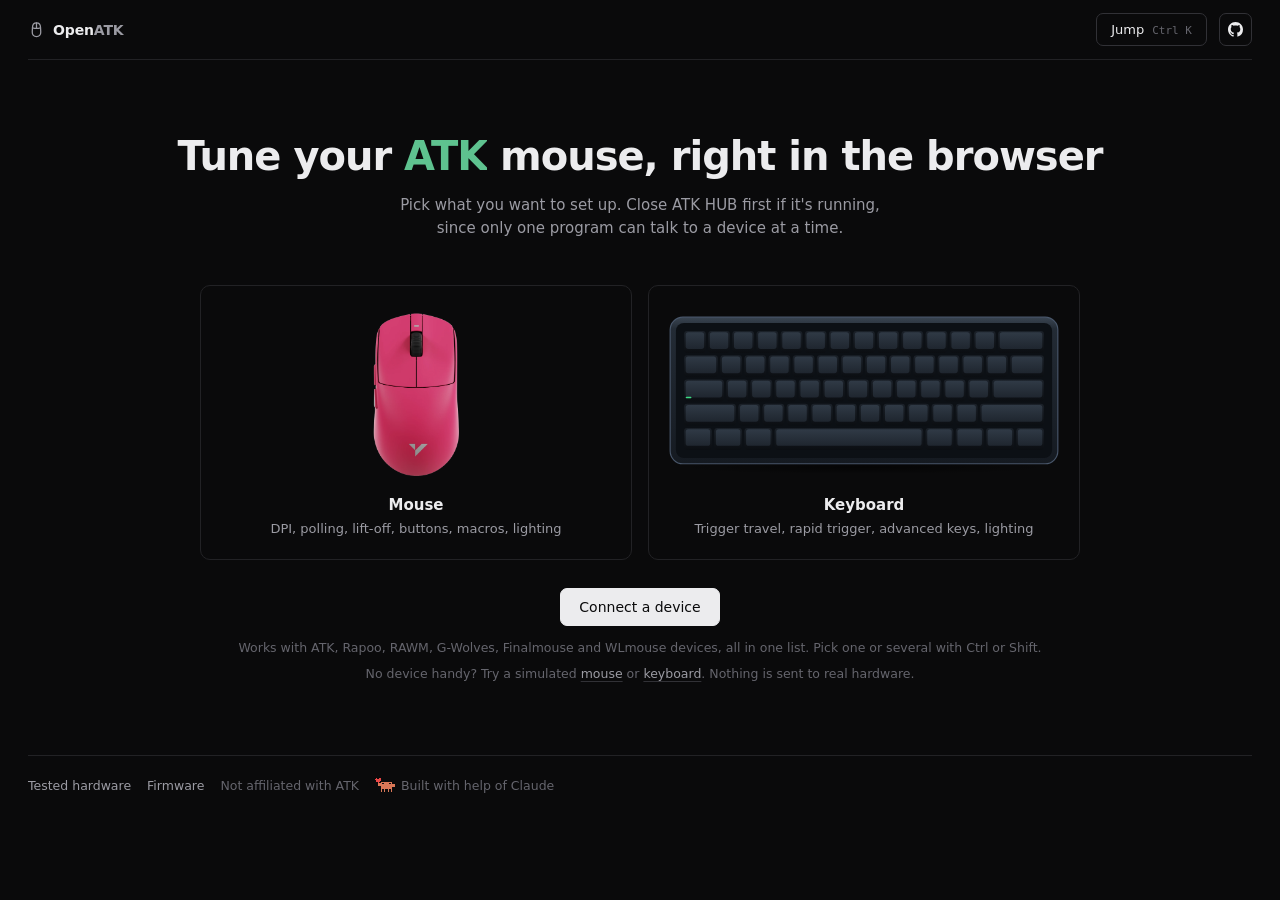
==== index.html @ eb8e36c5 "Use the full width on the home page Co-Authored-By: Claude Sonnet 5.5 <noreply@anthropic.com> Claude" ====
<!DOCTYPE html>
<html lang="en">
<head>
<meta charset="utf-8">
<meta http-equiv="Content-Security-Policy" content="default-src 'none'; script-src 'self' 'unsafe-inline'; style-src 'self' 'unsafe-inline' https://fonts.googleapis.com; font-src https://fonts.gstatic.com; connect-src 'none'; frame-src 'self'; base-uri 'none'; form-action 'none'; img-src 'self' data: https://bpcdn.atkgear.com">
<meta name="viewport" content="width=device-width,initial-scale=1">
<script>try{const t=localStorage.getItem('openatk.theme');if(t)document.documentElement.dataset.theme=t.replace(/[^a-z]/g,'').slice(0,12)}catch{}
addEventListener('storage',e=>{if(e.key==='openatk.theme')document.documentElement.dataset.theme=String(e.newValue||'').replace(/[^a-z]/g,'').slice(0,12)});
addEventListener('message',e=>{if(e.source===parent&&e.origin===location.origin&&e.data&&e.data.type==='openatk-theme')document.documentElement.dataset.theme=String(e.data.theme).replace(/[^a-z]/g,'').slice(0,12)});
addEventListener('keydown',e=>{if((e.ctrlKey||e.metaKey)&&e.key==='k'&&parent!==window){e.preventDefault();parent.postMessage({type:'openatk-palette'},location.origin)}});</script>

<title>OpenATK</title>
<link href="https://fonts.googleapis.com/css2?family=Inter:wght@400;500;600;700&family=IBM+Plex+Mono:wght@400;500&family=Space+Grotesk:wght@500;600;700&display=swap" rel="stylesheet">
<link rel="stylesheet" href="ui.css">
<style>
.wrap{max-width:1360px}
.hero{max-width:none}
#homeView{margin-top:72px}
#homeView h2{font-size:40px;letter-spacing:-.025em;margin:0 0 14px}
#homeView>h2+p{font-size:15px;max-width:520px}
.rot{display:inline-grid;vertical-align:bottom;overflow:hidden;color:var(--acc);transition:width .35s var(--ease)}
.rot b{grid-area:1/1;justify-self:start;font-weight:inherit;white-space:nowrap;opacity:0;transform:translateY(45%);transition:opacity .3s,transform .35s var(--ease)}
.rot b.on{opacity:1;transform:none}
.picks{display:grid;grid-template-columns:1fr 1fr;gap:16px;max-width:880px;margin:44px auto 28px}
.pick,.dev{display:flex;flex-direction:column;text-decoration:none;color:var(--ink);border:1px solid var(--line);border-radius:10px;
  transition:border-color .12s,background-color .12s}
.pick:hover,.dev:hover{border-color:var(--line2);background:var(--card)}
.pick{align-items:center;gap:4px;padding:24px 20px 20px}
.pick .img{height:170px;width:100%;display:grid;place-items:center;margin-bottom:12px}
.pick img{max-height:170px;max-width:100%;object-fit:contain}
.pick b{font:600 15px/1.3 var(--sans)}
.pick em{font-style:normal;color:var(--dim);font-size:13px}
.pick .go,.or,.hero .kicker,.demoline .tag{display:none}
.hero .note{margin:12px auto 0;max-width:none;color:var(--dimmer);font-size:12.5px}
.hero .note.warn{color:var(--warn)}
.foot{max-width:none;margin:72px 0 0;padding-top:20px;border-top:1px solid var(--line);display:flex;flex-wrap:wrap;justify-content:space-between;gap:10px 24px}
.foot .brands,.foot .meta{display:flex;flex-wrap:wrap;align-items:center;gap:6px 16px}
.foot a{text-decoration:none}
.foot a:hover{color:var(--ink)}
.foot .made{display:inline-flex;align-items:center;gap:6px}
.foot .made svg{width:20px;height:auto;flex:none;shape-rendering:crispEdges}
.devgrid{display:grid;grid-template-columns:repeat(auto-fit,minmax(320px,1fr));max-width:1160px;margin:40px auto 18px;gap:16px;text-align:left}
.devgrid:has(.dev:nth-child(2):last-child){max-width:520px}
.dev{overflow:hidden}
.dev.add{grid-column:1/-1;justify-self:center;flex-direction:row;align-items:center;gap:8px;padding:9px 16px;cursor:pointer;
  font:500 13px var(--sans);color:var(--dim);background:transparent;border:1px dashed var(--line2)}
.dev.add span{font-size:16px;line-height:1}
.dev.add:hover{color:var(--ink)}
.dev .shot{height:240px;display:grid;place-items:center;padding:20px}
.dev .shot img{max-width:100%;max-height:200px;object-fit:contain}
.dev .meta{padding:16px 20px 18px;border-top:1px solid var(--line)}
.dev b{display:block;font:600 16px/1.3 var(--sans);white-space:nowrap;overflow:hidden;text-overflow:ellipsis}
.dev .row{display:flex;align-items:center;gap:10px;margin-top:8px;font-size:13px;color:var(--dim)}
.dev .row .kind,.chip .k{font:500 10px/1 var(--mono);letter-spacing:.1em;text-transform:uppercase;color:var(--dim)}
.dev .row .kind{padding:3px 6px;border-radius:4px;border:1px solid var(--line2)}
.dev .row .batt{display:inline-flex;align-items:center;gap:5px}
.dev .row .go{margin-left:auto;color:var(--ink);font-weight:500}
.hero .demoline{margin:6px auto 0;max-width:none;font-size:12.5px;color:var(--dimmer)}
.demoline a{color:var(--dim)}
header .tabs{display:flex;flex-direction:row;gap:4px;flex:1;min-width:0;overflow-x:auto;scrollbar-width:none;padding:2px;border:0}
header .tabs::-webkit-scrollbar{display:none}
.chip{display:inline-flex;align-items:center;gap:8px;flex:0 0 auto;max-width:260px;padding:7px 10px;border-radius:7px;border:1px solid transparent;
  background:none;color:var(--dim);font:500 13px/1 var(--sans);cursor:pointer;transition:background-color .12s,color .12s}
.chip:hover{color:var(--ink)}
.chip[aria-current=true]{color:var(--ink);background:var(--card2);border-color:var(--line2)}
.chip .n{overflow:hidden;text-overflow:ellipsis;white-space:nowrap}
.chip .b{color:var(--dim);font-size:12px}
.chip .x{margin-left:2px;color:var(--dimmer);padding:0 2px;font-size:15px;line-height:1}
.chip .x:hover{color:var(--bad)}
.chip.demo .k{color:var(--warn)}
#stage iframe{display:block;width:100%;border:0;background:transparent;height:calc(100vh - 62px);min-height:520px}
body.app .wrap{max-width:1236px;padding-bottom:0}
.themes{display:none}
.kbd{font:400 11px/1 var(--mono);color:var(--dimmer);margin-left:8px}
#pal{position:fixed;inset:0;z-index:20;display:grid;place-items:start center;padding-top:14vh;background:rgba(0,0,0,.66)}
#pal .box{width:min(520px,92vw);border-radius:10px;background:var(--card);border:1px solid var(--line2);overflow:hidden}
#pal input{width:100%;border:0;border-radius:0;outline:0;background:transparent;color:var(--ink);font:400 14px/1 var(--sans);padding:14px 16px;border-bottom:1px solid var(--line)}
#pal ul{list-style:none;margin:0;padding:6px;max-height:min(46vh,380px);overflow:auto}
#pal li{display:flex;align-items:center;gap:12px;padding:8px 10px;border-radius:6px;cursor:pointer;font-size:13.5px;color:var(--dim)}
#pal li small{margin-left:auto;color:var(--dimmer);font:400 11px/1 var(--mono);letter-spacing:.08em;text-transform:uppercase}
#pal li[aria-selected=true]{background:var(--card2);color:var(--ink)}
#pal .none{padding:18px;color:var(--dimmer);text-align:center;font-size:13.5px}
@media (max-width:820px){
#homeView{margin-top:36px}
#homeView h2{font-size:23px}
.picks{grid-template-columns:1fr;margin:22px 0 20px}
.pick .img{height:84px}
.pick img{max-height:84px}
.dev .shot{height:140px}
.dev .shot img{max-height:108px}
header #spacer{display:none}
header .tabs{order:1;flex-basis:100%}
.chip{max-width:190px}
body.app #palBtn,body.app header a.icon{display:none}
body.app #addTab{margin-left:auto}
}
</style>
</head>
<body>
<div class="wrap">

<header>
  <a class="brand" href="#" id="home" aria-label="OpenATK home">
    <span class="mark"><svg viewBox="0 0 24 24" width="20" height="20" fill="none" stroke="currentColor" style="color:var(--acc)" stroke-width="1.8" aria-hidden="true"><path d="M12 2.5c3.7 0 5.6 2.6 5.7 6.6l.3 6.4c.2 4.1-2.3 6.5-6 6.5s-6.2-2.4-6-6.5l.3-6.4C6.4 5.1 8.3 2.5 12 2.5Z"/><path d="M12 2.8v6.4M6.5 9.6c3.6 1 7.4 1 11 0" stroke-linecap="round"/></svg></span>
    <b>Open<span>ATK</span></b>
  </a>
  <div class="tabs hidden" id="tabs" role="tablist" aria-label="Devices"></div>
  <div style="flex:1" id="spacer"></div>
  <div class="themes" id="themes" role="group" aria-label="Accent colour"></div>
  <button class="btn ghost" id="palBtn" type="button" aria-label="Search and jump">Jump<span class="kbd">Ctrl K</span></button>
  <button class="btn ghost hidden" id="addTab" type="button">+ Add device</button>
  <a class="btn ghost icon" href="https://github.com/SunnybeeXD/OpenATK"
     target="_blank" rel="noopener noreferrer"
     aria-label="Source on GitHub" title="Source on GitHub"><svg viewBox="0 0 16 16" width="17" height="17" fill="currentColor" aria-hidden="true"><path d="M8 0C3.58 0 0 3.58 0 8c0 3.54 2.29 6.53 5.47 7.59.4.07.55-.17.55-.38 0-.19-.01-.82-.01-1.49-2.01.37-2.53-.49-2.69-.94-.09-.23-.48-.94-.82-1.13-.28-.15-.68-.52-.01-.53.63-.01 1.08.58 1.23.82.72 1.21 1.87.87 2.33.66.07-.52.28-.87.51-1.07-1.78-.2-3.64-.89-3.64-3.95 0-.87.31-1.59.82-2.15-.08-.2-.36-1.02.08-2.12 0 0 .67-.21 2.2.82.64-.18 1.32-.27 2-.27.68 0 1.36.09 2 .27 1.53-1.04 2.2-.82 2.2-.82.44 1.1.16 1.92.08 2.12.51.56.82 1.27.82 2.15 0 3.07-1.87 3.75-3.65 3.95.29.25.54.73.54 1.48 0 1.07-.01 1.93-.01 2.2 0 .21.15.46.55.38A8.012 8.012 0 0 0 16 8c0-4.42-3.58-8-8-8Z"/></svg></a>
</header>

<div class="hero" id="homeView">
  <div class="kicker">WebHID configurator</div>
  <h2>Tune your <span class="rot" id="rot"><b class="on">ATK</b><b>Rapoo</b><b>G-Wolves</b><b>RAWM</b><b>Finalmouse</b><b>WLmouse</b></span> mouse, right in the browser</h2>
  <p>Pick what you want to set up. Close ATK HUB first if it's running, since only one
     program can talk to a device at a time.</p>

  <div class="hidden" id="devSection">
    <div class="devgrid" id="devGrid"></div>
  </div>

  <div id="pickSection">
  <div class="picks">
    <a class="pick" href="#" id="pickMouse" data-kind="mouse">
      <div class="img"><img src="assets/mouse.webp" alt=""></div>
      <b>Mouse</b>
      <em>DPI, polling, lift-off, buttons, macros, lighting</em>
      <span class="go">Open mouse configurator &rarr;</span>
    </a>
    <a class="pick" href="#" id="pickKeyboard" data-kind="keyboard">
      <div class="img"><img src="assets/keyboard.svg" alt=""></div>
      <b>Keyboard</b>
      <em>Trigger travel, rapid trigger, advanced keys, lighting</em>
      <span class="go">Open keyboard configurator &rarr;</span>
    </a>
  </div>

  <div id="anyWrap">
    <div class="or">or</div>
    <button class="btn" id="connectAny">Connect a device</button>
    <p class="note">Works with ATK, Rapoo, RAWM, G-Wolves, Finalmouse and WLmouse devices, all in one list. Pick one or several with Ctrl or Shift.</p>
  </div>
  </div>
  <p class="note warn hidden" id="unsupported"></p>

  <p class="demoline" id="demoLine"><span class="tag">Demo</span>No device handy? Try a simulated
    <a href="#demo=mouse">mouse</a> or <a href="#demo=keyboard">keyboard</a>.
    Nothing is sent to real hardware.</p>
</div>

<div class="hero hidden" id="cfgView">
  <div class="kicker">Shared settings</div>
  <h2 id="cfgTitle">Apply shared settings</h2>
  <p id="cfgText"></p>
  <div class="devgrid" id="cfgDevices"></div>
  <p><a class="btn ghost" href="#" id="cfgAdd">+ Add a device</a> <a class="btn ghost" href="#" id="cfgHome">Cancel</a></p>
</div>

<div id="stage" class="hidden"></div>

<div class="foot" id="foot">
  <div class="meta"><a href="tested.html">Tested hardware</a><a href="firmware/">Firmware</a><span>Not affiliated with ATK</span><span class="made"><svg viewBox="0 0 28 20" aria-hidden="true" focusable="false"><g fill="#d97757"><rect x="8" y="5" width="16" height="1"/><rect x="8" y="6" width="16" height="1"/><rect x="4" y="7" width="6" height="1"/><rect x="12" y="7" width="8" height="1"/><rect x="22" y="7" width="2" height="1"/><rect x="4" y="8" width="6" height="1"/><rect x="12" y="8" width="8" height="1"/><rect x="22" y="8" width="2" height="1"/><rect x="4" y="9" width="24" height="1"/><rect x="4" y="10" width="24" height="1"/><rect x="8" y="11" width="20" height="1"/><rect x="8" y="12" width="16" height="1"/><rect x="8" y="13" width="16" height="1"/><rect x="8" y="14" width="16" height="1"/><rect x="8" y="15" width="16" height="1"/><rect x="8" y="16" width="2" height="1"/><rect x="12" y="16" width="2" height="1"/><rect x="18" y="16" width="2" height="1"/><rect x="22" y="16" width="2" height="1"/><rect x="8" y="17" width="2" height="1"/><rect x="12" y="17" width="2" height="1"/><rect x="18" y="17" width="2" height="1"/><rect x="22" y="17" width="2" height="1"/><rect x="8" y="18" width="2" height="1"/><rect x="12" y="18" width="2" height="1"/><rect x="18" y="18" width="2" height="1"/><rect x="22" y="18" width="2" height="1"/><rect x="8" y="19" width="2" height="1"/><rect x="12" y="19" width="2" height="1"/><rect x="18" y="19" width="2" height="1"/><rect x="22" y="19" width="2" height="1"/></g><g fill="#ea4646"><rect x="1" y="0" width="2" height="1"/><rect x="6" y="0" width="2" height="1"/><rect x="0" y="1" width="4" height="1"/><rect x="5" y="1" width="4" height="1"/><rect x="0" y="2" width="9" height="1"/><rect x="1" y="3" width="7" height="1"/><rect x="2" y="4" width="5" height="1"/><rect x="3" y="5" width="3" height="1"/><rect x="4" y="6" width="1" height="1"/></g><g fill="#0b0d10"><rect x="10" y="7" width="2" height="1"/><rect x="20" y="7" width="2" height="1"/><rect x="10" y="8" width="2" height="1"/><rect x="20" y="8" width="2" height="1"/></g></svg>Built with help of Claude</span></div>
</div>
</div>

<div id="pal" class="hidden" role="dialog" aria-label="Jump to"><div class="box"><input id="palIn" placeholder="Jump to a device, theme or action" autocomplete="off" spellcheck="false" aria-label="Jump to"><ul id="palList" role="listbox"></ul></div></div>
<div id="toast"></div>

<script src="wlmouse/protocol.js"></script>
<script>
const $ = s => document.querySelector(s);
const MICE = [
  { vendorId: 0x373B, usagePage: 0xFF05, usage: 0x01 },
  { vendorId: 0x373B, usagePage: 0xFF04, usage: 0x02 },
  { vendorId: 0x3554, usagePage: 0xFF04, usage: 0x02 },
];
const KEYBOARDS = [{ vendorId: 0x373B, usagePage: 0xFF60, usage: 0x61 }];
const matches = (d, list) => list.some(f => d.vendorId === f.vendorId && (f.productId == null || d.productId === f.productId)
  && (f.usagePage == null || d.collections.some(c => c.usagePage === f.usagePage && (f.usage == null || c.usage === f.usage))));
const byVid = (vendorId, pids, extra) => pids.map(productId => ({ vendorId, productId, ...extra }));
const brand = (id, name, filters) => ({ id, name, filters, test: d => matches(d, filters) });
const BRANDS = [
  brand('atk', 'ATK', [...MICE, ...KEYBOARDS]),
  brand('rapoo', 'Rapoo', [{ vendorId: 0x24AE, usagePage: 0xFF00, usage: 0x02 }]),
  brand('rawm', 'RAWM', byVid(0x373E, [0x98, 0x99])),
  brand('gwolves', 'G-Wolves', byVid(0x33E4, [0x5418, 0x4718, 0x5618, 0x4719, 0x5619, 0x5419, 0x3619, 0x2719, 0x5219, 0x4219, 0x3519, 0x3854])),
  brand('fm', 'Finalmouse', [{ vendorId: 0x361D, productId: 0x100 }, ...byVid(0x361D, [0x300, 0x301, 0x310, 0x311], { usagePage: 0xFF00 })]),
  brand('wlmouse', 'WLmouse', WLM.filters),
];
const ALL_FILTERS = BRANDS.flatMap(b => b.filters);
const KEYS = ['mouse', 'keyboard', ...BRANDS.slice(1).map(b => b.id)];
const kname = k => k === 'mouse' ? 'Mouse' : k === 'keyboard' ? 'Keyboard' : BRANDS.find(b => b.id === k).name;
const fallbackName = k => k === 'keyboard' ? 'ATK keyboard' : k === 'mouse' ? 'ATK mouse' : kname(k) + ' mouse';
const STOCK = { keyboard: 'assets/keyboard.svg', rapoo: 'assets/rapoo/vt9-white.png', wlmouse: 'assets/wlmouse/beast-mini.png', fm: 'assets/slx-nightfall.webp', rawm: 'assets/rawm/leviathan-v4-gt.png', gwolves: 'assets/gwolves/hts-plus-pro-white.png' };

let toastTimer;
function toast(msg){
  $('#toast').textContent = msg; $('#toast').className = 'show';
  clearTimeout(toastTimer); toastTimer = setTimeout(() => $('#toast').className = '', 2600);
}

const rot = $('#rot'), words = [...rot.children];
let word = 0;
const fitWord = () => { rot.style.width = words[word].offsetWidth + 'px'; };
fitWord();
document.fonts?.ready.then(fitWord);
addEventListener('resize', fitWord);
if (!matchMedia('(prefers-reduced-motion: reduce)').matches) setInterval(() => {
  words[word].classList.remove('on');
  word = (word + 1) % words.length;
  words[word].classList.add('on');
  fitWord();
}, 2200);

const IS_MOBILE = navigator.userAgentData?.mobile === true
  || /Android|iPhone|iPad|iPod|IEMobile|BlackBerry|Opera Mini|webOS|Windows Phone/i.test(navigator.userAgent)
  || (/Macintosh/.test(navigator.userAgent) && navigator.maxTouchPoints > 1);
const HAS_HID = !IS_MOBILE && 'hid' in navigator;

if (IS_MOBILE) $('#demoLine').classList.add('hidden');
if (!HAS_HID){
  $('#anyWrap').classList.add('hidden');
  $('#unsupported').textContent = IS_MOBILE
    ? 'Phones and tablets can’t talk to USB devices from a web page. Open OpenATK on a computer, in Chrome, Edge or Opera.'
    : navigator.brave
      ? 'Brave has WebHID switched off. Turn it on in brave://flags (search for “HID”), or use Chrome, Edge or Opera.'
      : 'This browser can’t talk to USB devices. Open OpenATK in Chrome, Edge or Opera.';
  $('#unsupported').classList.remove('hidden');
}

const devId = d => `${d.vendorId.toString(16)}:${d.productId.toString(16)}`;
const saved = id => { try { return JSON.parse(localStorage.getItem('openatk.dev.' + id) || '{}') || {}; } catch { return {}; } };
const ago = t => {
  const m = Math.round((Date.now() - t) / 60000);
  return m < 1 ? 'just now' : m < 60 ? `${m} min ago` : m < 1440 ? `${Math.round(m / 60)} h ago` : `${Math.round(m / 1440)} d ago`;
};
const el = (tag, cls, text) => { const e = document.createElement(tag); if (cls) e.className = cls; if (text != null) e.textContent = text; return e; };
const safeBatt = info => { const p = Number(info.battery); return Number.isFinite(p) && info.at ? Math.max(0, Math.min(100, Math.round(p))) : null; };
const safeName = (info, fallback) => typeof info.name === 'string' && info.name ? info.name.slice(0, 80) : fallback;

let devices = [];
let loaded = false;
const extra = new Map();
const frames = new Map();

const kindOf = d => {
  const b = BRANDS.find(b => b.test(d));
  return b.id === 'atk' ? (matches(d, KEYBOARDS) ? 'keyboard' : 'mouse') : b.id;
};
const hashFor = (kind, id) => `#d=${encodeURIComponent(id)}&k=${kind}`;

function parseHash(){
  const p = new URLSearchParams(location.hash.slice(1));
  const d = p.get('d'), demo = p.get('demo');
  if (d && /^[0-9a-f]{1,4}:[0-9a-f]{1,4}$/i.test(d)){
    const id = d.toLowerCase();
    const dev = devices.find(x => devId(x) === id);
    const kind = dev ? kindOf(dev) : KEYS.includes(p.get('k')) ? p.get('k') : 'mouse';
    return { key: 'd:' + id, kind, known: !!dev, src: `${kind}/index.html?d=${encodeURIComponent(id)}&embed=1` };
  }
  if (KEYS.includes(demo)) return { key: 'demo:' + demo, kind: demo, src: `${demo}/index.html?demo=1&embed=1`, extra: { label: 'Demo ' + demo, demo: true } };
  return null;
}

function card(d){
  const kind = kindOf(d), kb = kind === 'keyboard';
  const id = devId(d);
  const info = saved(id);
  const a = el('a', 'dev');
  a.href = hashFor(kind, id);
  const shot = el('div', 'shot'), img = el('img');
  const photo = typeof info.img === 'string' && info.img.startsWith('https://bpcdn.atkgear.com/') ? info.img : null;
  const stock = STOCK[kind] || 'assets/mouse.webp';
  img.src = photo ?? stock;
  img.alt = '';
  img.onerror = () => { if (img.src.indexOf(stock) === -1) img.src = stock; };
  shot.append(img);
  const meta = el('div', 'meta');
  meta.append(el('b', null, safeName(info, d.productName || fallbackName(kind))));
  const row = el('div', 'row');
  row.append(el('span', 'kind', kname(kind)));
  const pct = safeBatt(info);
  if (!kb && pct !== null){
    const fresh = Date.now() - info.at < 30 * 60000;
    const b = el('span', 'batt', `${pct}%${fresh && info.charging ? ' charging' : ''}`);
    b.title = `Battery when last read, ${ago(info.at)}`;
    b.append(el('span', null, fresh ? `· ${ago(info.at)}` : `· last read ${ago(info.at)}`));
    row.append(b);
  }
  row.append(el('span', 'go', 'Configure →'));
  meta.append(row);
  a.append(shot, meta);
  return a;
}

function chip(key, kind, label, href, opts = {}){
  const b = el('button', 'chip' + (opts.demo ? ' demo' : ''));
  b.type = 'button';
  b.setAttribute('role', 'tab');
  b.dataset.key = key;
  b.append(el('span', 'k', opts.demo ? 'Demo' : kind === 'keyboard' ? 'KB' : kname(kind)), el('span', 'n', label));
  if (opts.batt != null){
    const bb = el('span', 'b', opts.batt + '%');
    if (opts.battAt) bb.title = `Battery when last read, ${ago(opts.battAt)}`;
    b.append(bb);
  }
  b.onclick = () => { location.hash = href; };
  if (opts.close){
    const x = el('span', 'x', '×');
    x.title = 'Close';
    x.onclick = e => { e.stopPropagation(); closeView(key); };
    b.append(x);
  }
  return b;
}

function renderTabs(){
  const cur = parseHash();
  const tabs = $('#tabs');
  const list = [];
  for (const d of devices){
    const id = devId(d), kind = kindOf(d), info = saved(id);
    list.push(chip('d:' + id, kind, safeName(info, d.productName || fallbackName(kind)), hashFor(kind, id), { batt: kind !== 'keyboard' ? safeBatt(info) : null, battAt: info.at }));
  }
  for (const [key, v] of extra){
    if (key.startsWith('d:')) continue;
    list.push(chip(key, v.kind, v.label, `#demo=${v.kind}`, { demo: true, close: true }));
  }
  tabs.replaceChildren(...list);
  for (const c of tabs.children) c.setAttribute('aria-current', String(!!cur && c.dataset.key === cur.key));
  const show = list.length > 0 || !!cur;
  tabs.classList.toggle('hidden', !list.length);
  $('#spacer').classList.toggle('hidden', !!list.length);
  $('#addTab').classList.toggle('hidden', !HAS_HID || !show);
}

function closeView(key){
  const f = frames.get(key);
  if (f){ f.remove(); frames.delete(key); }
  extra.delete(key);
  if (parseHash()?.key === key) location.hash = '';
  else renderTabs();
}


const CFG_MAX = 200000;
async function peekCfg(code){
  const t = code.trim();
  if (t.length > CFG_MAX) throw new Error('too large');
  const m = /^OATK([01])\.([A-Za-z0-9_-]+)$/.exec(t);
  if (!m) throw new Error('bad');
  let u8 = Uint8Array.from(atob(m[2].replace(/-/g, '+').replace(/_/g, '/')), c => c.charCodeAt(0));
  if (m[1] === '1'){
    if (typeof DecompressionStream !== 'function') throw new Error('bad');
    const r = new Blob([u8]).stream().pipeThrough(new DecompressionStream('deflate-raw')).getReader();
    const parts = []; let n = 0;
    for (;;){
      const { done, value } = await r.read();
      if (done) break;
      n += value.length;
      if (n > CFG_MAX * 4){ await r.cancel(); throw new Error('too large'); }
      parts.push(value);
    }
    u8 = new Uint8Array(n); let o = 0;
    for (const c of parts){ u8.set(c, o); o += c.length; }
  }
  const cfg = JSON.parse(new TextDecoder().decode(u8));
  if (!cfg || cfg.app !== 'openatk' || cfg.v !== 1 || (cfg.kind !== 'mouse' && cfg.kind !== 'keyboard')) throw new Error('bad');
  return { kind: cfg.kind, model: typeof cfg.model === 'string' ? cfg.model.slice(0, 80) : '', made: typeof cfg.made === 'string' ? cfg.made.slice(0, 10) : '', code: t };
}

let cfgToken = 0;
let pendingCfg = null;
function sendCfg(key){
  if (!pendingCfg || pendingCfg.key !== key) return;
  const f = frames.get(key);
  if (!f) return;
  const post = () => { f.contentWindow?.postMessage({ type: 'openatk-share', code: pendingCfg.code }, location.origin); pendingCfg = null; };
  if (f.dataset.loaded === '1') post(); else f.addEventListener('load', post, { once: true });
}

async function showCfg(code){
  const my = ++cfgToken;
  document.body.classList.remove('app');
  for (const id of ['#homeView', '#stage', '#foot']) $(id).classList.add('hidden');
  const view = $('#cfgView');
  view.classList.remove('hidden');
  $('#cfgDevices').replaceChildren();
  $('#cfgAdd').classList.add('hidden');
  let info;
  try { info = await peekCfg(code); }
  catch {
    if (my !== cfgToken) return;
    $('#cfgTitle').textContent = 'That link does not work';
    $('#cfgText').textContent = 'The shared settings in it are missing, damaged or from something that is not OpenATK.';
    return;
  }
  if (my !== cfgToken) return;
  const label = info.kind === 'keyboard' ? 'keyboard' : 'mouse';
  $('#cfgTitle').textContent = `Settings for a ${label}`;
  const matching = devices.filter(d => kindOf(d) === info.kind);
  $('#cfgText').textContent = `${info.model ? 'Made on ' + info.model : 'Shared'}${info.made ? ', ' + info.made : ''}. ` +
    (matching.length ? 'Pick the device to preview them on. Nothing is written until you confirm.'
                     : `Connect a ${label} first, then open this link again.`);
  $('#cfgAdd').classList.toggle('hidden', !HAS_HID);
  $('#cfgDevices').replaceChildren(...matching.map(d => {
    const a = card(d);
    a.onclick = e => {
      e.preventDefault();
      pendingCfg = { key: 'd:' + devId(d), code: info.code };
      location.hash = hashFor(info.kind, devId(d));
    };
    return a;
  }));
}

function ensureFrame(key, src, background){
  if (frames.has(key)) return;
  const f = document.createElement('iframe');
  f.src = src;
  f.title = key;
  f.allow = 'hid';
  f.dataset.key = key;
  if (background) f.classList.add('hidden');
  f.addEventListener('load', () => { f.dataset.loaded = '1'; });
  $('#stage').append(f);
  frames.set(key, f);
}

function route(){
  const cfgCode = new URLSearchParams(location.hash.slice(1)).get('cfg');
  if (cfgCode){
    if (!loaded) return;
    showCfg(cfgCode); renderTabs(); return;
  }
  $('#cfgView').classList.add('hidden');
  const r = parseHash();
  if (r && r.key.startsWith('d:') && !r.known){
    if (loaded) location.hash = '';
    return;
  }
  document.body.classList.toggle('app', !!r);
  $('#homeView').classList.toggle('hidden', !!r);
  $('#foot').classList.toggle('hidden', !!r);
  $('#stage').classList.toggle('hidden', !r);
  if (r){
    if (r.extra && !extra.has(r.key)) extra.set(r.key, { kind: r.kind, ...r.extra });
    ensureFrame(r.key, r.src);
    sendCfg(r.key);
    for (const [k, f] of frames) f.classList.toggle('hidden', k !== r.key);
  }
  renderTabs();
}

async function addDevices(){
  try { await navigator.hid.requestDevice({ filters: ALL_FILTERS }); }
  catch (e) { toast(e.message); return; }
  await renderDevices();
}

async function pick(kind){
  if (!HAS_HID){ toast($('#unsupported').textContent || 'This browser can\u2019t talk to USB devices.'); return; }
  let got;
  try { got = await navigator.hid.requestDevice({ filters: kind === 'keyboard' ? KEYBOARDS : MICE }); }
  catch (e) { toast(e.message); return; }
  await renderDevices();
  const d = got.find(x => matches(x, kind === 'keyboard' ? KEYBOARDS : MICE));
  if (d) location.hash = hashFor(kind, devId(d));
}

function addTile(){
  const b = el('button', 'dev add');
  b.type = 'button';
  b.append(el('span', null, '+'), document.createTextNode('Add a device'));
  b.onclick = addDevices;
  return b;
}
function drawDevices(){ $('#devGrid').replaceChildren(...devices.map(card), addTile()); }

async function renderDevices(){
  if (!HAS_HID){ loaded = true; route(); return; }
  let list = [];
  try { list = (await navigator.hid.getDevices()).filter(d => matches(d, ALL_FILTERS)); } catch {}
  const seen = new Set();
  list = list.filter(d => !seen.has(devId(d)) && seen.add(devId(d)));
  list.sort((a, b) => Number(kindOf(a) === 'keyboard') - Number(kindOf(b) === 'keyboard'));
  devices = list;
  loaded = true;
  const live = new Set(list.map(d => 'd:' + devId(d)));
  for (const [k, f] of [...frames]) if (k.startsWith('d:') && !live.has(k)){ f.remove(); frames.delete(k); }
  for (const d of list) if (kindOf(d) !== 'keyboard') ensureFrame('d:' + devId(d), `${kindOf(d)}/index.html?d=${encodeURIComponent(devId(d))}&embed=1`, true);
  drawDevices();
  $('#devSection').classList.toggle('hidden', !list.length);
  $('#pickSection').classList.toggle('hidden', !!list.length);
  route();
}

for (const a of document.querySelectorAll('.pick')) a.onclick = e => { e.preventDefault(); pick(a.dataset.kind); };
$('#connectAny').onclick = addDevices;
$('#addTab').onclick = addDevices;
$('#cfgAdd').onclick = e => { e.preventDefault(); addDevices(); };
$('#cfgHome').onclick = e => { e.preventDefault(); location.hash = ''; };
$('#home').addEventListener('click', e => { e.preventDefault(); if (location.hash) location.hash = ''; else route(); });
window.addEventListener('hashchange', route);
window.addEventListener('storage', () => { if (!parseHash()) drawDevices(); renderTabs(); });
setInterval(() => { if (!parseHash()) drawDevices(); renderTabs(); }, 30000);
navigator.hid?.addEventListener('connect', renderDevices);
navigator.hid?.addEventListener('disconnect', renderDevices);

const THEMES = [['green', '#5ec28f'], ['cyan', '#5ab4d0'], ['violet', '#9c8fe6'], ['orange', '#dc9a5c'], ['pink', '#dc86b0']];
const themeName = () => document.documentElement.dataset.theme || 'green';
function setTheme(name){
  if (!THEMES.some(t => t[0] === name)) name = 'green';
  document.documentElement.dataset.theme = name === 'green' ? '' : name;
  try { localStorage.setItem('openatk.theme', name === 'green' ? '' : name); } catch {}
  for (const f of frames.values()) f.contentWindow?.postMessage({ type: 'openatk-theme', theme: name === 'green' ? '' : name }, location.origin);
  for (const b of $('#themes').children) b.setAttribute('aria-pressed', String(b.dataset.theme === name));
}
for (const [name, color] of THEMES){
  const b = el('button');
  b.type = 'button'; b.dataset.theme = name; b.title = name[0].toUpperCase() + name.slice(1);
  b.setAttribute('aria-label', 'Accent ' + name);
  b.style.setProperty('--c', color);
  b.onclick = () => setTheme(name);
  $('#themes').append(b);
}
for (const b of $('#themes').children) b.setAttribute('aria-pressed', String(b.dataset.theme === themeName()));

let palItems = [], palSel = 0;
function paletteCommands(){
  const list = [];
  list.push({ label: 'Start page', tag: 'Go', run: () => { location.hash = ''; } });
  for (const d of devices){
    const id = devId(d), kind = kindOf(d);
    list.push({ label: safeName(saved(id), d.productName || fallbackName(kind)), tag: kname(kind), run: () => { location.hash = hashFor(kind, id); } });
  }
  if (HAS_HID) list.push({ label: 'Add a device', tag: 'Action', run: addDevices });
  if (!IS_MOBILE){
    list.push({ label: 'Try the demo mouse', tag: 'Demo', run: () => { location.hash = '#demo=mouse'; } });
    list.push({ label: 'Try the demo keyboard', tag: 'Demo', run: () => { location.hash = '#demo=keyboard'; } });
    for (const b of BRANDS.slice(1)) list.push({ label: `Try the ${b.name} demo`, tag: 'Demo', run: () => { location.hash = '#demo=' + b.id; } });
  }
  for (const [name] of THEMES) list.push({ label: `Accent: ${name}`, tag: 'Theme', run: () => setTheme(name) });
  return list;
}
function drawPalette(){
  const q = $('#palIn').value.trim().toLowerCase().split(/\s+/).filter(Boolean);
  palItems = paletteCommands().filter(c => q.every(w => (c.label + ' ' + c.tag).toLowerCase().includes(w)));
  palSel = Math.min(palSel, Math.max(0, palItems.length - 1));
  const ul = $('#palList');
  if (!palItems.length){ const n = el('div', 'none', 'Nothing matches'); ul.replaceChildren(n); return; }
  ul.replaceChildren(...palItems.map((c, i) => {
    const li = el('li');
    li.setAttribute('role', 'option');
    li.setAttribute('aria-selected', String(i === palSel));
    li.append(el('span', null, c.label), el('small', null, c.tag));
    li.onmousemove = () => { if (palSel !== i){ palSel = i; drawPalette(); } };
    li.onclick = () => runPalette(i);
    return li;
  }));
  ul.children[palSel]?.scrollIntoView({ block: 'nearest' });
}
function openPalette(){
  $('#pal').classList.remove('hidden');
  $('#palIn').value = '';
  palSel = 0;
  drawPalette();
  $('#palIn').focus();
}
function closePalette(){ $('#pal').classList.add('hidden'); }
function runPalette(i){
  const c = palItems[i];
  closePalette();
  if (c) c.run();
}
$('#palBtn').onclick = openPalette;
$('#palIn').oninput = () => { palSel = 0; drawPalette(); };
$('#pal').onclick = e => { if (e.target === $('#pal')) closePalette(); };
$('#palIn').onkeydown = e => {
  if (e.key === 'ArrowDown'){ e.preventDefault(); palSel = (palSel + 1) % Math.max(1, palItems.length); drawPalette(); }
  else if (e.key === 'ArrowUp'){ e.preventDefault(); palSel = (palSel - 1 + palItems.length) % Math.max(1, palItems.length); drawPalette(); }
  else if (e.key === 'Enter'){ e.preventDefault(); runPalette(palSel); }
  else if (e.key === 'Escape'){ e.preventDefault(); closePalette(); }
};
window.addEventListener('keydown', e => {
  if ((e.ctrlKey || e.metaKey) && e.key.toLowerCase() === 'k'){ e.preventDefault(); $('#pal').classList.contains('hidden') ? openPalette() : closePalette(); }
});
window.addEventListener('message', e => {
  if (e.origin === location.origin && e.data && e.data.type === 'openatk-palette' && [...frames.values()].some(f => f.contentWindow === e.source)) openPalette();
});
renderDevices();
</script>
</body>
</html>
---- ui.css ----
:root{
  --bg:#0a0a0b; --card:#111113; --card2:#18181b; --line:#222225; --line2:#313136;
  --ink:#ececee; --dim:#9b9ba3; --dimmer:#65656d;
  --acc:#5ec28f; --acc-hi:#7fd3a7; --acc-lo:#4eb07e; --acc-dk:#3b8f64; --acc-rgb:94,194,143;
  --acc2:#8f9bb3; --acc2-rgb:143,155,179;
  --warn:#d6a84f; --bad:#e2675f;
  --glow:transparent; --stage:var(--acc);
  --ring:0 0 0 1px var(--line); --ring-hover:0 0 0 1px var(--line2);
  --ease:cubic-bezier(.2,0,0,1);
  --mono:'IBM Plex Mono',ui-monospace,SFMono-Regular,Menlo,monospace;
  --sans:Inter,system-ui,-apple-system,'Segoe UI',sans-serif;
  --disp:var(--sans);
  --r:8px;
}
html[data-theme=cyan]{--acc:#5ab4d0;--acc-hi:#7cc8df;--acc-lo:#4aa2bd;--acc-dk:#37839b;--acc-rgb:90,180,208}
html[data-theme=violet]{--acc:#9c8fe6;--acc-hi:#b5aaf0;--acc-lo:#887ad6;--acc-dk:#6a5db8;--acc-rgb:156,143,230}
html[data-theme=orange]{--acc:#dc9a5c;--acc-hi:#e8b07c;--acc-lo:#c9864a;--acc-dk:#a56a37;--acc-rgb:220,154,92}
html[data-theme=pink]{--acc:#dc86b0;--acc-hi:#e8a3c4;--acc-lo:#c9729d;--acc-dk:#a5587e;--acc-rgb:220,134,176}

*{box-sizing:border-box}
html{color-scheme:dark;scrollbar-width:thin;scrollbar-color:var(--line2) transparent}
::-webkit-scrollbar{width:10px;height:10px}
::-webkit-scrollbar-track,::-webkit-scrollbar-corner{background:transparent}
::-webkit-scrollbar-thumb{background:var(--line2);border-radius:10px;border:3px solid transparent;background-clip:content-box}
html,body{margin:0;min-height:100%;background:var(--bg);color:var(--ink);
  font-family:var(--sans);font-size:14px;line-height:1.55;-webkit-font-smoothing:antialiased}
a{color:inherit;text-underline-offset:3px;text-decoration-color:var(--line2)}
a:hover{text-decoration-color:currentColor}
:focus-visible{outline:2px solid var(--acc);outline-offset:2px}
[hidden],.hidden{display:none !important}
code{font:12px var(--mono);background:var(--card2);padding:1px 5px;border-radius:4px}
fieldset{border:0;padding:0;margin:0;min-width:0}
fieldset:disabled{opacity:.55}
summary{cursor:pointer}
.wrap{max-width:1180px;margin:0 auto;padding:0 28px 72px}

header{display:flex;align-items:center;gap:12px;min-height:60px;padding:10px 0;border-bottom:1px solid var(--line)}
.brand{display:flex;align-items:center;gap:8px;text-decoration:none;flex:0 0 auto}
.brand .mark{display:grid;place-items:center}
.brand .mark svg{width:17px;height:17px;color:var(--dim) !important}
.brand b{font:600 14px/1 var(--sans);letter-spacing:-.01em}
.brand b span{color:var(--dim)}
.devhead{display:flex;align-items:baseline;gap:4px 12px;flex-wrap:wrap;flex:1;min-width:0}
.brand + .devhead{padding-left:14px;border-left:1px solid var(--line)}
h1{margin:0;font:500 14px/1.3 var(--sans);white-space:nowrap;overflow:hidden;text-overflow:ellipsis}
h1 .brandtag{color:var(--dim);font-weight:400}
.status{display:inline-flex;align-items:center;gap:7px;font-size:12.5px;color:var(--dim)}
.status::before{content:'';width:6px;height:6px;border-radius:50%;background:var(--acc)}
.status b{color:var(--ink);font-weight:500}
.status.off::before{background:var(--dimmer)}

.btn{display:inline-block;font:500 13px/1 var(--sans);padding:9px 14px;border-radius:7px;border:1px solid var(--ink);
  background:var(--ink);color:#0a0a0b;cursor:pointer;text-decoration:none;white-space:nowrap;
  transition:background-color .12s,border-color .12s,opacity .12s}
.btn:hover:not(:disabled){background:#fff;border-color:#fff}
.btn:disabled{opacity:.4;cursor:not-allowed}
.btn.ghost{background:transparent;color:var(--ink);border-color:var(--line2)}
.btn.ghost:hover:not(:disabled){background:var(--card2);border-color:#45454b}
.btn.ghost[aria-pressed=true]{background:var(--card2);border-color:var(--dim)}
.btn.icon{padding:8px;display:inline-grid;place-items:center}
.btn.icon svg{width:15px;height:15px}
.btn.quiet{background:transparent;color:#eba9a3;border-color:#4d2c2a}
.btn.quiet:hover:not(:disabled){background:#1f1312;border-color:#6b3a37}

.hero{max-width:560px;margin:72px auto 0;text-align:center}
.hero .art{width:132px;margin:0 auto 20px}
.hero .art img{display:block;width:100%}
.hero .art.reel{width:auto}
.reel{height:200px}
.reel img{width:100%;height:100%;object-fit:contain}
.reelcap{font:400 11.5px var(--mono);color:var(--dimmer);margin:-8px 0 20px;min-height:17px;overflow-wrap:anywhere}
.kicker{font:500 11px/1 var(--mono);letter-spacing:.12em;text-transform:uppercase;color:var(--dimmer)}
.hero h2{margin:12px 0 10px;font:600 24px/1.2 var(--sans);letter-spacing:-.02em}
.hero p{margin:0 auto 24px;max-width:460px;color:var(--dim)}
.hero .btn{padding:11px 18px;font-size:14px}
.hero .fine{margin:20px auto 0;color:var(--dimmer);font-size:13px}

#app{display:grid;grid-template-columns:224px minmax(0,1fr);gap:44px;margin-top:28px;align-items:start}
aside{position:sticky;top:20px;display:flex;flex-direction:column;gap:22px;min-width:0}
.devcard .art{display:grid;place-items:center;margin:0 0 14px}
.devcard .art.wait{height:120px}
.devcard .art img,.devcard .art svg{display:block;max-width:100%;max-height:130px;width:auto;height:auto;object-fit:contain;filter:none !important}
.devcard .art svg{height:110px}
.skins{display:flex;justify-content:center;flex-wrap:wrap;gap:8px;margin:0 0 14px}
.skin{width:14px;height:14px;padding:0;border-radius:50%;border:2px solid var(--bg);cursor:pointer;box-shadow:0 0 0 1px var(--line2)}
.skin[aria-pressed=true]{box-shadow:0 0 0 1px var(--ink)}
.ring,.mini,.ring .mid>div{display:flex;align-items:center;gap:10px}
.ring,.mini{padding:8px 0;border-top:1px solid var(--line);min-width:0}
.ring>svg{width:14px;height:14px;transform:rotate(-90deg);flex:0 0 auto;order:2}
.ring .trk{fill:none;stroke:var(--line2);stroke-width:14}
#sBattBar{fill:none;stroke:var(--acc);stroke-width:14;stroke-dasharray:238.76;stroke-dashoffset:238.76;transition:stroke-dashoffset .4s}
.ring .mid{flex:1;min-width:0}
.ring .mid>div{flex-direction:row-reverse}
.ring .k,.mini .k{flex:1;font-size:12.5px;color:var(--dim);text-transform:lowercase}
.ring .k::first-letter,.mini .k::first-letter{text-transform:uppercase}
.ring .v,.mini .v{font:500 12.5px var(--mono);color:var(--ink) !important;text-shadow:none !important;white-space:nowrap;overflow:hidden;text-overflow:ellipsis}
.batt-row{display:flex;align-items:center;gap:4px}
.chg-bolt{color:var(--acc)}

.tabs{display:flex;flex-direction:column;gap:1px}
.tabs button{display:flex;align-items:center;gap:10px;text-align:left;font:500 13.5px/1 var(--sans);padding:9px 10px;
  border:0;border-radius:6px;background:transparent;color:var(--dim);cursor:pointer;transition:background-color .12s,color .12s}
.tabs button svg{flex:0 0 auto;width:15px;height:15px;opacity:.7}
.tabs button:hover{color:var(--ink)}
.tabs button[aria-pressed=true]{color:var(--ink);background:var(--card2)}
.tabs button[aria-pressed=true] svg{opacity:1}
.foot,.footer{color:var(--dimmer);font-size:12.5px;margin:0}
.foot a,.footer a{color:var(--dim)}

main{min-width:0}
.phead{display:flex;align-items:flex-end;justify-content:space-between;gap:20px;margin:0 0 20px}
.phead h2{margin:0;font:600 20px/1.2 var(--sans);letter-spacing:-.015em}
.phead p{margin:4px 0 0;color:var(--dim);font-size:13.5px}
.sect{margin:28px 0 10px;font:500 11px/1 var(--mono);letter-spacing:.1em;text-transform:uppercase;color:var(--dimmer)}
.phead + .sect{margin-top:0}
.grid2{display:grid;grid-template-columns:repeat(2,minmax(0,1fr));gap:0 36px}
.item{position:relative;padding:18px 0;border-top:1px solid var(--line)}
.item .item,.item.inner{border-top:0;padding:12px 0 0}
.item .t,.item h3{margin:0;font:600 14px/1.4 var(--sans)}
.item .d,.item>p{margin:2px 0 0;font-size:13px;color:var(--dim);max-width:64ch}
.item.row,.item .head{display:flex;align-items:center;gap:20px}
.item.row>div,.item .head>div{flex:1;min-width:0}
.note{color:var(--dim);font-size:12.5px;margin:10px 0 0}

.seg{display:inline-flex;flex-wrap:wrap;gap:2px;max-width:100%;margin-top:12px;padding:3px;background:var(--card);
  border:1px solid var(--line);border-radius:var(--r)}
.seg button{flex:1 1 auto;min-width:54px;font:500 13px/1 var(--sans);padding:7px 14px;border:0;border-radius:5px;
  background:transparent;color:var(--dim);cursor:pointer;transition:background-color .12s,color .12s}
.seg button:hover{color:var(--ink)}
.seg button[aria-pressed=true]{background:var(--line2);color:var(--ink)}
.seg.busy{opacity:.5;pointer-events:none}

.slider{display:flex;align-items:center;gap:16px;margin-top:14px;max-width:640px}
.slider .lbl{flex:0 0 auto;width:74px;font-size:12.5px;color:var(--dim)}
input[type=range]{appearance:none;-webkit-appearance:none;flex:1;min-width:0;height:4px;border-radius:2px;outline-offset:6px;
  cursor:pointer;background:var(--line2)}
input[type=range]::-webkit-slider-thumb{-webkit-appearance:none;width:14px;height:14px;border-radius:50%;background:var(--ink);border:0}
input[type=range]::-moz-range-thumb{width:14px;height:14px;border-radius:50%;background:var(--ink);border:0}
.slider output{flex:0 0 auto;min-width:72px;text-align:center;font:500 13px var(--mono);padding:6px 10px;
  border:1px solid var(--line);border-radius:6px;color:var(--ink)}

.sw{appearance:none;-webkit-appearance:none;flex:0 0 auto;width:36px;height:20px;margin:0;border-radius:20px;background:var(--line2);
  border:0;position:relative;cursor:pointer;transition:background-color .15s}
.sw::after{content:'';position:absolute;top:3px;left:3px;width:14px;height:14px;border-radius:50%;background:var(--dim);
  transition:transform .15s var(--ease),background-color .15s}
.sw:checked{background:var(--acc)}
.sw:checked::after{transform:translateX(16px);background:#0a0a0b}
.sw:disabled{cursor:not-allowed;opacity:.45}

select,.sel,input[type=number],input[type=text],.num{font:400 13px/1.2 var(--sans);color:var(--ink);background:var(--card);
  border:1px solid var(--line2);border-radius:6px;padding:8px 10px;max-width:100%;min-width:0;transition:border-color .12s}
select:hover,select:focus,.sel:hover,.sel:focus,input[type=number]:hover,input[type=number]:focus,.num:focus{outline:none;border-color:var(--dim)}
input[type=number],.num{font-family:var(--mono);width:88px}
input[type=color]{width:40px;height:30px;padding:2px;border-radius:6px;border:1px solid var(--line2);background:var(--card);cursor:pointer}
input[type=checkbox]:not(.sw),input[type=radio]{accent-color:var(--acc)}
label.inline{font-size:13px;color:var(--dim);display:flex;align-items:center;gap:9px}

.kv{width:100%;border-collapse:collapse;font-family:var(--mono);font-size:12.5px}
.kv td{padding:7px 0;border-bottom:1px solid var(--line)}
.kv tr:last-child td{border-bottom:0}
.kv td:first-child{color:var(--dim)}
.kv td:last-child{text-align:right}
#log{font-family:var(--mono);font-size:11px;line-height:1.6;background:var(--card);border:1px solid var(--line);border-radius:var(--r);
  padding:10px 12px;margin-top:14px;height:220px;overflow:auto;white-space:pre-wrap;word-break:break-all;color:var(--dimmer)}
#log .tx{color:#8ba3c4} #log .rx{color:#8ab59b} #log .er{color:var(--bad)}

#toast{position:fixed;left:50%;bottom:28px;transform:translate(-50%,10px);background:var(--card2);color:var(--ink);font-size:13px;
  padding:10px 16px;border-radius:var(--r);border:1px solid var(--line2);opacity:0;pointer-events:none;
  transition:opacity .15s,transform .15s;z-index:90}
#toast.show{opacity:1;transform:translate(-50%,0)}
#toast.bad{border-color:#6b3a37;color:#f3c1bc}

.heads,.demobar,.notice,.warn,.detect,.callout{padding:11px 14px;border:1px solid var(--line);border-radius:var(--r);
  font-size:13px;color:var(--dim)}
.heads{display:flex;gap:12px;align-items:flex-start;margin-bottom:16px;border-left:2px solid var(--warn)}
.heads span{flex:0 0 auto;color:var(--warn)}
.heads b{color:var(--ink);font-weight:600;display:block}
.demobar{display:flex;align-items:center;gap:14px;margin:16px 0 0}
.demobar b{color:var(--warn);font-weight:600}
.demobar span{flex:1;min-width:0}
.demobar a{flex:0 0 auto;font-size:12.5px;color:var(--ink)}
.demobar code{font:12px var(--mono)}
.notice{margin:16px 0}
.notice.error{border-color:#4d2c2a;color:#eba9a3}
.notice:empty{display:none}

.swatches{display:flex;flex-wrap:wrap;gap:6px;margin-top:12px}
.swatch{display:flex;align-items:center;gap:8px;font:400 12.5px var(--mono);color:var(--dim);border:1px solid var(--line);
  border-radius:6px;padding:5px 9px;cursor:pointer}
.swatch:hover{border-color:var(--line2)}
.swatch input{width:24px;height:20px;padding:0;border:0;background:none;cursor:pointer}
.swatch.on{border-color:var(--dim);color:var(--ink)}
.swatchlbl{margin-top:16px;font:500 11px/1 var(--mono);letter-spacing:.1em;text-transform:uppercase;color:var(--dimmer)}

.btnwrap{display:grid;grid-template-columns:210px minmax(0,1fr);gap:28px;margin-top:14px;align-items:start}
.btnart{position:sticky;top:20px;padding:16px 10px;border:1px solid var(--line);border-radius:var(--r)}
.btnart svg{display:block;width:160px;margin:0 auto}
.btnart .cap{margin-top:10px;text-align:center;font:400 12px var(--mono);color:var(--dimmer);min-height:18px}
.btnrow{display:flex;align-items:center;gap:8px 14px;padding:8px 10px;margin:0 -10px;border-radius:6px}
.btnrow:hover,.btnrow.hl{background:var(--card)}
.btnrow .nm{flex:1 1 150px;min-width:0;font-size:13.5px;font-weight:500;display:flex;align-items:center;gap:10px;flex-wrap:wrap}
.btnrow .nm .no{width:20px;height:20px;border-radius:5px;display:grid;place-items:center;flex:0 0 auto;font:500 11px var(--mono);
  color:var(--dim);border:1px solid var(--line2)}
.btnrow .nm small{flex-basis:100%;padding-left:30px;color:var(--dim);font-weight:400;font-size:12.5px;overflow-wrap:anywhere;margin-top:-4px}
.btnrow .sel{flex:0 1 250px}
.mp{stroke:transparent;stroke-width:4;cursor:pointer;transition:fill .12s,stroke .12s}
.mp:hover{fill:rgba(255,255,255,.08);stroke:var(--dimmer)}
.mp.hl{fill:rgba(var(--acc-rgb),.25);stroke:var(--acc)}
.editor{margin-top:14px;padding:16px;border:1px solid var(--line2);border-radius:var(--r);background:var(--card)}
.editor .et{font:600 14px/1.4 var(--sans)}
.erow{display:flex;flex-wrap:wrap;align-items:center;gap:10px;margin-top:12px}
.erow label{font-size:13px;color:var(--dim);display:inline-flex;align-items:center;gap:7px}
.capture{min-width:200px;padding:9px 12px;border:1px dashed var(--line2);border-radius:6px;font:500 13px var(--mono);
  color:var(--ink);background:var(--bg);cursor:pointer;text-align:left}
.capture:focus{outline:none;border:1px solid var(--acc)}
.steps{margin-top:12px;max-height:280px;overflow:auto;border:1px solid var(--line);border-radius:6px;background:var(--bg);counter-reset:step}
.steps:empty{display:none}
.step{display:flex;align-items:center;gap:10px;padding:6px 12px;font:12.5px var(--mono);border-top:1px solid var(--line);counter-increment:step}
.step::before{content:counter(step);min-width:22px;color:var(--dimmer);font-size:11px}
.step:first-child{border-top:0}
.step span{flex:1;min-width:0}
.step .num{width:80px;padding:4px 6px}
.pad{margin-top:12px;padding:24px;text-align:center;border:1px dashed var(--line2);border-radius:6px;color:var(--dim);font-size:13px;user-select:none}
.pad.rec{border:1px solid var(--bad);color:#f3c1bc}
.xbtn{flex:0 0 auto;background:none;border:0;border-radius:6px;color:var(--dim);cursor:pointer;font-size:16px;line-height:1;padding:4px 6px}
.xbtn:hover{color:var(--ink);background:var(--card2)}
.tachyon .price{display:inline-block;margin-left:8px;padding:1px 7px;border-radius:999px;font:500 11px/1.5 var(--mono);
  color:var(--warn);border:1px solid var(--line2);vertical-align:1px}

.profbar{display:flex;align-items:center;gap:16px}
.profbar .seg{margin:0}
.profbar .t{font-size:13px;font-weight:400;color:var(--dim)}
.expand{cursor:pointer;background:none;border:0;color:var(--dim);font:inherit;padding:0}
.modal{position:fixed;inset:0;z-index:60;display:grid;place-items:center;padding:20px;background:rgba(0,0,0,.66)}
.mbox,.sheet{position:relative;width:min(460px,100%);max-height:calc(100vh - 40px);overflow-y:auto;padding:22px;
  border:1px solid var(--line2);border-radius:12px;background:var(--card)}
.mbox{text-align:center}
.mbox h3{margin:0 0 14px;font:600 16px/1.3 var(--sans)}
.mstep{min-height:46px;display:grid;place-items:center;margin-bottom:14px}
.mbars{display:grid;gap:10px;margin:0 0 16px}
.mbars>div,.depth{display:grid;grid-template-columns:54px 1fr;gap:10px;align-items:center;font:400 12px var(--mono);color:var(--dim);text-align:left}
.depth{grid-template-columns:54px 1fr 36px}
.mbars i,.depth i{display:block;height:4px;border-radius:2px;background:var(--line2);overflow:hidden}
.mbars b,.depth b{display:block;height:100%;width:0;background:var(--dim);transition:width .15s}
.mbars .done b,.depth.ok b{background:var(--acc)}
.mres{margin:0 0 16px;font-size:13px;padding:9px 12px;border:1px solid var(--line);border-radius:6px}
.mres.ok{color:var(--acc)} .mres.bad{color:var(--bad)}
.trk{display:grid;gap:8px;margin-top:14px}
.tips{display:grid;gap:6px;margin-top:12px;font-size:13px;color:var(--dim)}
.tips .on{color:var(--acc)}
.tips .red{color:var(--bad)}

body.embed header .brand,body.embed header .lead,body.embed header .icon,body.embed header #connect,
body.embed a[href^="../keyboard/"],body.embed a[href^="../mouse/"]{display:none !important}
body.embed .brand + .devhead{padding-left:0;border-left:0}
body.embed header{min-height:0;padding:6px 0 12px}
body:has(#demoBar:not(.hidden)) header #connect{display:none}

@media (prefers-reduced-motion:reduce){
  *,*::before,*::after{animation:none !important;transition:none !important}
}
@media (max-width:1000px){
  .grid2,.btnwrap{grid-template-columns:minmax(0,1fr)}
  .btnart{position:static}
}
@media (max-width:820px){
  .wrap{padding:0 16px 48px}
  header{flex-wrap:wrap}
  header .lbl{display:none}
  .hero{margin-top:40px}
  #app{grid-template-columns:minmax(0,1fr);gap:18px;margin-top:16px}
  aside{position:static;gap:14px}
  .devcard{display:flex;flex-wrap:wrap;align-items:center;gap:4px 18px}
  .devcard .art{margin:0;flex:0 0 auto}
  .devcard .art.wait{height:48px}
  .devcard .art img,.devcard .art svg{max-height:48px;max-width:90px;height:48px}
  .skins{margin:0}
  .gauges{display:flex;flex-wrap:wrap;gap:0 18px;flex:1 1 auto;min-width:0}
  .minis{display:flex;flex-wrap:wrap;gap:0 18px}
  .ring,.mini{border-top:0;padding:4px 0}
  .tabs{flex-direction:row;overflow-x:auto;scrollbar-width:none;padding-bottom:10px;border-bottom:1px solid var(--line)}
  .tabs::-webkit-scrollbar{display:none}
  .tabs button{flex:0 0 auto;white-space:nowrap}
  aside .foot{display:none}
  .demobar,.profbar{flex-wrap:wrap}
  .item.row{flex-wrap:wrap}
}

.km{display:grid;grid-template-columns:minmax(0,1.15fr) minmax(0,1fr);gap:0 36px;align-items:start}
.kmstage{padding:26px 0 20px}
.kmwrap{display:grid;grid-template-columns:auto minmax(120px,190px) auto;gap:10px;align-items:center;justify-content:center}
.kmmouse svg{display:block;width:100%}
.kmmouse .btn-l,.kmmouse .btn-r{fill:rgba(255,255,255,.03);stroke:var(--line2);stroke-width:1.5;transition:fill .15s,stroke .15s}
.kmmouse .on{fill:rgba(var(--acc-rgb),.3);stroke:var(--acc)}
.kmbox{min-width:92px;padding:12px;border:1px solid var(--line);border-radius:var(--r);font:400 13px var(--mono);color:var(--dim);
  display:flex;flex-direction:column;gap:8px}
.kmbox .row{display:flex;align-items:center;gap:8px;white-space:nowrap}
.kmbox .row svg{flex:0 0 auto}
.kmbox .row b{font-weight:500;color:var(--ink)}
.kmbox .row i{font-style:normal;color:var(--dimmer)}
.kmbox .sw2{display:flex;justify-content:center;padding-top:8px;border-top:1px solid var(--line)}
.kmbox .row.hl,.kmbox .row.hl b,.kmbox .sw2.hl{color:var(--acc)}
.kmbox.sel{border-color:var(--acc)}
.kmtabs{margin-top:0}
.kmnote,.kmwarn{margin-top:10px;font-size:12.5px;color:var(--warn)}
.kmsl{margin-top:20px}
.kmsl.off{opacity:.4;pointer-events:none}
.kmsl .slider output{min-width:60px}
.kmscale,.kmticks{display:flex;justify-content:space-between;font-size:12px;color:var(--dim);margin-top:8px}
.kmradios{display:grid;gap:8px;margin-top:12px}
.kmtype{display:flex;align-items:center;gap:16px;padding:10px 14px;border:1px solid var(--line);border-radius:var(--r);cursor:pointer;
  background:transparent;color:var(--ink);font:500 13.5px var(--sans);text-align:left}
.kmtype:hover{border-color:var(--line2)}
.kmtype .ic{width:52px;height:52px;display:grid;place-items:center;color:var(--dim)}
.kmtype .lb{flex:1}
.kmtype .rd{width:14px;height:14px;border-radius:50%;border:1px solid var(--line2)}
.kmtype[aria-pressed=true]{border-color:var(--dim)}
.kmtype[aria-pressed=true] .rd{border:4px solid var(--acc)}
.kmtype[aria-pressed=true] .ic{color:var(--ink)}
.kmtype:disabled{opacity:.45;cursor:default}
.advanced{margin-top:16px;color:var(--dim);font-size:13px}
.advanced label{display:inline-flex;align-items:center;gap:8px}
.reel-toggle{margin-left:10px;padding:2px 0;border:0;background:none;color:var(--dim);font:inherit;text-decoration:underline;cursor:pointer}
@media (max-width:980px){.km{grid-template-columns:minmax(0,1fr)}}
@media (max-width:520px){.kmwrap{grid-template-columns:1fr 1fr}.kmmouse{display:none}}
body.embed .wrap{padding-left:0;padding-right:0}
.seg + .seg{margin-left:4px}
.item.profbar{border-top:0;padding-top:0}
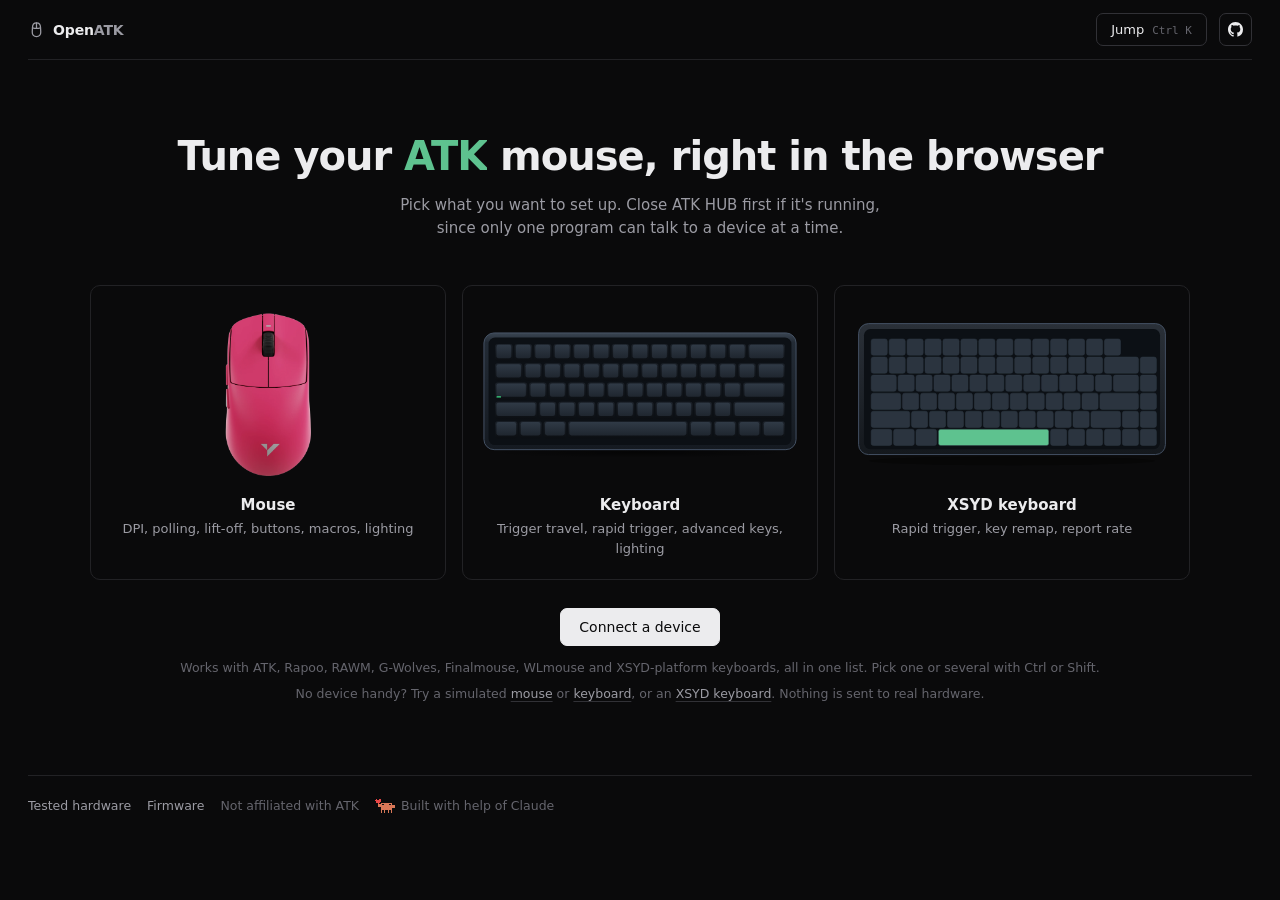
==== commit cd4fa4ad: "Add a generic XSYD keyboard configurator Co-Authored-By: Claude Sonnet 5.5 <noreply@anthropic.com> C" ====
--- a/index.html
+++ b/index.html
@@ -21,7 +21,7 @@
 .rot{display:inline-grid;vertical-align:bottom;overflow:hidden;color:var(--acc);transition:width .35s var(--ease)}
 .rot b{grid-area:1/1;justify-self:start;font-weight:inherit;white-space:nowrap;opacity:0;transform:translateY(45%);transition:opacity .3s,transform .35s var(--ease)}
 .rot b.on{opacity:1;transform:none}
-.picks{display:grid;grid-template-columns:1fr 1fr;gap:16px;max-width:880px;margin:44px auto 28px}
+.picks{display:grid;grid-template-columns:repeat(3,1fr);gap:16px;max-width:1100px;margin:44px auto 28px}
 .pick,.dev{display:flex;flex-direction:column;text-decoration:none;color:var(--ink);border:1px solid var(--line);border-radius:10px;
   transition:border-color .12s,background-color .12s}
 .pick:hover,.dev:hover{border-color:var(--line2);background:var(--card)}
@@ -40,9 +40,9 @@
 .foot .made{display:inline-flex;align-items:center;gap:6px}
 .foot .made svg{width:20px;height:auto;flex:none;shape-rendering:crispEdges}
 .devgrid{display:grid;grid-template-columns:repeat(auto-fit,minmax(320px,1fr));max-width:1160px;margin:40px auto 18px;gap:16px;text-align:left}
-.devgrid:has(.dev:nth-child(2):last-child){max-width:520px}
+.devgrid:has(.dev:only-child){max-width:520px}
 .dev{overflow:hidden}
-.dev.add{grid-column:1/-1;justify-self:center;flex-direction:row;align-items:center;gap:8px;padding:9px 16px;cursor:pointer;
+.dev.add{width:max-content;margin:0 auto;flex-direction:row;align-items:center;gap:8px;padding:9px 16px;cursor:pointer;
   font:500 13px var(--sans);color:var(--dim);background:transparent;border:1px dashed var(--line2)}
 .dev.add span{font-size:16px;line-height:1}
 .dev.add:hover{color:var(--ink)}
@@ -138,18 +138,24 @@
       <em>Trigger travel, rapid trigger, advanced keys, lighting</em>
       <span class="go">Open keyboard configurator &rarr;</span>
     </a>
+    <a class="pick" href="#" id="pickXsyd" data-kind="xsyd">
+      <div class="img"><img src="assets/xsyd/keyboard.svg" alt=""></div>
+      <b>XSYD keyboard</b>
+      <em>Rapid trigger, key remap, report rate</em>
+      <span class="go">Open XSYD configurator &rarr;</span>
+    </a>
   </div>
 
   <div id="anyWrap">
     <div class="or">or</div>
     <button class="btn" id="connectAny">Connect a device</button>
-    <p class="note">Works with ATK, Rapoo, RAWM, G-Wolves, Finalmouse and WLmouse devices, all in one list. Pick one or several with Ctrl or Shift.</p>
+    <p class="note">Works with ATK, Rapoo, RAWM, G-Wolves, Finalmouse, WLmouse and XSYD-platform keyboards, all in one list. Pick one or several with Ctrl or Shift.</p>
   </div>
   </div>
   <p class="note warn hidden" id="unsupported"></p>
 
   <p class="demoline" id="demoLine"><span class="tag">Demo</span>No device handy? Try a simulated
-    <a href="#demo=mouse">mouse</a> or <a href="#demo=keyboard">keyboard</a>.
+    <a href="#demo=mouse">mouse</a> or <a href="#demo=keyboard">keyboard</a>, or an <a href="#demo=xsyd">XSYD keyboard</a>.
     Nothing is sent to real hardware.</p>
 </div>
 
@@ -180,7 +186,7 @@
   { vendorId: 0x3554, usagePage: 0xFF04, usage: 0x02 },
 ];
 const KEYBOARDS = [{ vendorId: 0x373B, usagePage: 0xFF60, usage: 0x61 }];
-const matches = (d, list) => list.some(f => d.vendorId === f.vendorId && (f.productId == null || d.productId === f.productId)
+const matches = (d, list) => list.some(f => (f.vendorId == null || d.vendorId === f.vendorId) && (f.productId == null || d.productId === f.productId)
   && (f.usagePage == null || d.collections.some(c => c.usagePage === f.usagePage && (f.usage == null || c.usage === f.usage))));
 const byVid = (vendorId, pids, extra) => pids.map(productId => ({ vendorId, productId, ...extra }));
 const brand = (id, name, filters) => ({ id, name, filters, test: d => matches(d, filters) });
@@ -191,12 +197,13 @@
   brand('gwolves', 'G-Wolves', byVid(0x33E4, [0x5418, 0x4718, 0x5618, 0x4719, 0x5619, 0x5419, 0x3619, 0x2719, 0x5219, 0x4219, 0x3519, 0x3854])),
   brand('fm', 'Finalmouse', [{ vendorId: 0x361D, productId: 0x100 }, ...byVid(0x361D, [0x300, 0x301, 0x310, 0x311], { usagePage: 0xFF00 })]),
   brand('wlmouse', 'WLmouse', WLM.filters),
+  brand('xsyd', 'XSYD', [{ usagePage: 0xFFB0, usage: 0x01 }, { usagePage: 0xFF80, usage: 0x01 }]),
 ];
 const ALL_FILTERS = BRANDS.flatMap(b => b.filters);
 const KEYS = ['mouse', 'keyboard', ...BRANDS.slice(1).map(b => b.id)];
 const kname = k => k === 'mouse' ? 'Mouse' : k === 'keyboard' ? 'Keyboard' : BRANDS.find(b => b.id === k).name;
-const fallbackName = k => k === 'keyboard' ? 'ATK keyboard' : k === 'mouse' ? 'ATK mouse' : kname(k) + ' mouse';
-const STOCK = { keyboard: 'assets/keyboard.svg', rapoo: 'assets/rapoo/vt9-white.png', wlmouse: 'assets/wlmouse/beast-mini.png', fm: 'assets/slx-nightfall.webp', rawm: 'assets/rawm/leviathan-v4-gt.png', gwolves: 'assets/gwolves/hts-plus-pro-white.png' };
+const fallbackName = k => k === 'keyboard' ? 'ATK keyboard' : k === 'mouse' ? 'ATK mouse' : k === 'xsyd' ? 'XSYD keyboard' : kname(k) + ' mouse';
+const STOCK = { keyboard: 'assets/keyboard.svg', rapoo: 'assets/rapoo/vt9-white.png', wlmouse: 'assets/wlmouse/beast-mini.png', fm: 'assets/slx-nightfall.webp', rawm: 'assets/rawm/leviathan-v4-gt.png', gwolves: 'assets/gwolves/hts-plus-pro-white.png', xsyd: 'assets/xsyd/keyboard.svg' };
 
 let toastTimer;
 function toast(msg){
@@ -465,11 +472,12 @@
 
 async function pick(kind){
   if (!HAS_HID){ toast($('#unsupported').textContent || 'This browser can\u2019t talk to USB devices.'); return; }
+  const filters = kind === 'xsyd' ? BRANDS.find(b => b.id === 'xsyd').filters : kind === 'keyboard' ? KEYBOARDS : MICE;
   let got;
-  try { got = await navigator.hid.requestDevice({ filters: kind === 'keyboard' ? KEYBOARDS : MICE }); }
+  try { got = await navigator.hid.requestDevice({ filters }); }
   catch (e) { toast(e.message); return; }
   await renderDevices();
-  const d = got.find(x => matches(x, kind === 'keyboard' ? KEYBOARDS : MICE));
+  const d = got.find(x => kind === 'xsyd' ? kindOf(x) === 'xsyd' : matches(x, filters));
   if (d) location.hash = hashFor(kind, devId(d));
 }
 
@@ -480,7 +488,7 @@
   b.onclick = addDevices;
   return b;
 }
-function drawDevices(){ $('#devGrid').replaceChildren(...devices.map(card), addTile()); }
+function drawDevices(){ $('#devGrid').replaceChildren(...devices.map(card)); $('#devSection').replaceChildren($('#devGrid'), addTile()); }
 
 async function renderDevices(){
   if (!HAS_HID){ loaded = true; route(); return; }
--- a/ui.css
+++ b/ui.css
@@ -159,7 +159,7 @@
 .kv td{padding:7px 0;border-bottom:1px solid var(--line)}
 .kv tr:last-child td{border-bottom:0}
 .kv td:first-child{color:var(--dim)}
-.kv td:last-child{text-align:right}
+.kv td:last-child{text-align:right;overflow-wrap:anywhere}
 #log{font-family:var(--mono);font-size:11px;line-height:1.6;background:var(--card);border:1px solid var(--line);border-radius:var(--r);
   padding:10px 12px;margin-top:14px;height:220px;overflow:auto;white-space:pre-wrap;word-break:break-all;color:var(--dimmer)}
 #log .tx{color:#8ba3c4} #log .rx{color:#8ab59b} #log .er{color:var(--bad)}
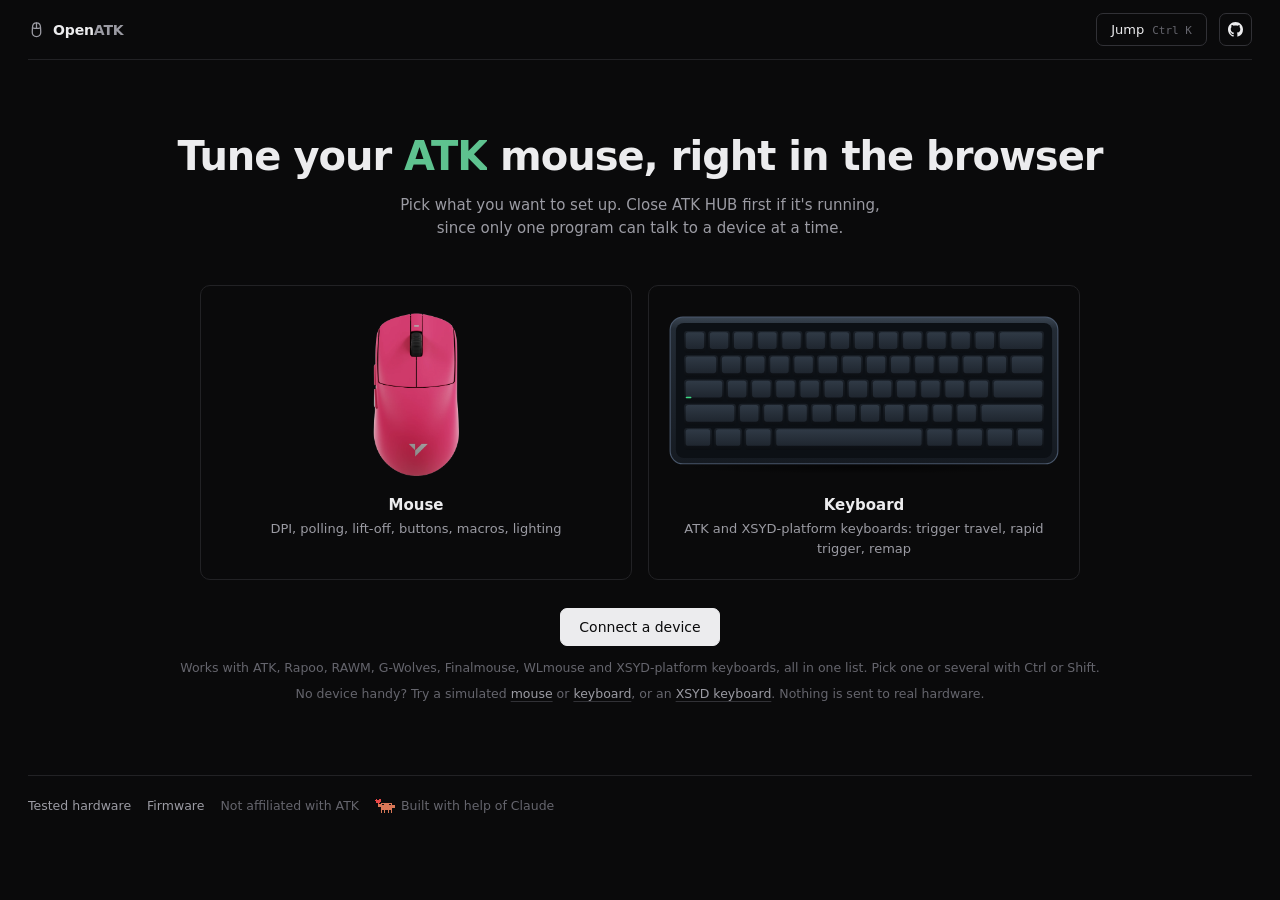
==== commit c7397029: "Fold XSYD into the Keyboard tile Co-Authored-By: Claude Sonnet 5.5 <noreply@anthropic.com> Claude-Se" ====
--- a/index.html
+++ b/index.html
@@ -21,7 +21,7 @@
 .rot{display:inline-grid;vertical-align:bottom;overflow:hidden;color:var(--acc);transition:width .35s var(--ease)}
 .rot b{grid-area:1/1;justify-self:start;font-weight:inherit;white-space:nowrap;opacity:0;transform:translateY(45%);transition:opacity .3s,transform .35s var(--ease)}
 .rot b.on{opacity:1;transform:none}
-.picks{display:grid;grid-template-columns:repeat(3,1fr);gap:16px;max-width:1100px;margin:44px auto 28px}
+.picks{display:grid;grid-template-columns:1fr 1fr;gap:16px;max-width:880px;margin:44px auto 28px}
 .pick,.dev{display:flex;flex-direction:column;text-decoration:none;color:var(--ink);border:1px solid var(--line);border-radius:10px;
   transition:border-color .12s,background-color .12s}
 .pick:hover,.dev:hover{border-color:var(--line2);background:var(--card)}
@@ -135,14 +135,8 @@
     <a class="pick" href="#" id="pickKeyboard" data-kind="keyboard">
       <div class="img"><img src="assets/keyboard.svg" alt=""></div>
       <b>Keyboard</b>
-      <em>Trigger travel, rapid trigger, advanced keys, lighting</em>
+      <em>ATK and XSYD-platform keyboards: trigger travel, rapid trigger, remap</em>
       <span class="go">Open keyboard configurator &rarr;</span>
-    </a>
-    <a class="pick" href="#" id="pickXsyd" data-kind="xsyd">
-      <div class="img"><img src="assets/xsyd/keyboard.svg" alt=""></div>
-      <b>XSYD keyboard</b>
-      <em>Rapid trigger, key remap, report rate</em>
-      <span class="go">Open XSYD configurator &rarr;</span>
     </a>
   </div>
 
@@ -472,13 +466,14 @@
 
 async function pick(kind){
   if (!HAS_HID){ toast($('#unsupported').textContent || 'This browser can\u2019t talk to USB devices.'); return; }
-  const filters = kind === 'xsyd' ? BRANDS.find(b => b.id === 'xsyd').filters : kind === 'keyboard' ? KEYBOARDS : MICE;
+  const xsyd = BRANDS.find(b => b.id === 'xsyd').filters;
+  const filters = kind === 'keyboard' ? [...KEYBOARDS, ...xsyd] : MICE;
   let got;
   try { got = await navigator.hid.requestDevice({ filters }); }
   catch (e) { toast(e.message); return; }
   await renderDevices();
-  const d = got.find(x => kind === 'xsyd' ? kindOf(x) === 'xsyd' : matches(x, filters));
-  if (d) location.hash = hashFor(kind, devId(d));
+  const d = got.find(x => matches(x, filters));
+  if (d) location.hash = hashFor(kindOf(d), devId(d));
 }
 
 function addTile(){
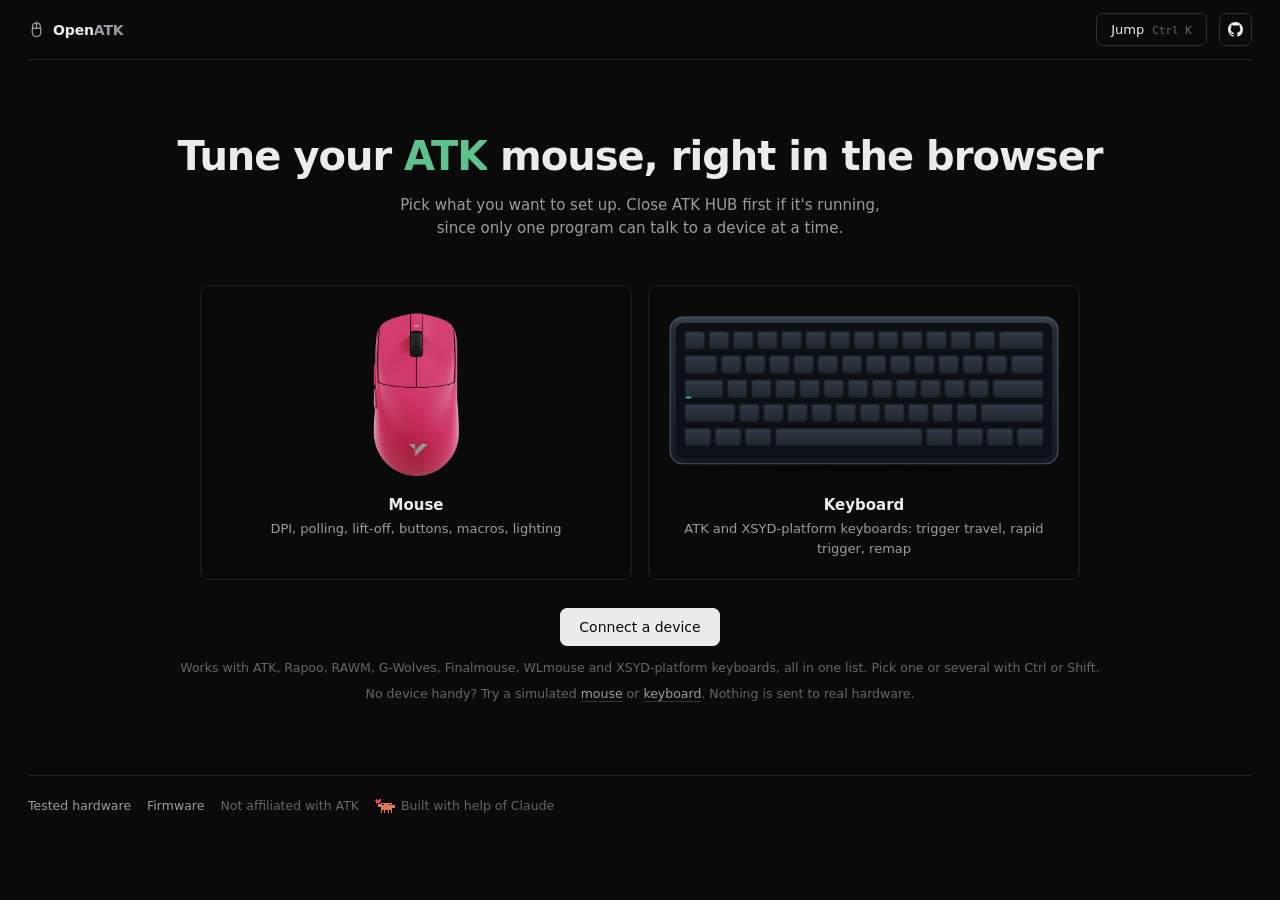
==== commit e5bcb347: "Drop the separate XSYD demo link Co-Authored-By: Claude Sonnet 5.5 <noreply@anthropic.com> Claude-Se" ====
--- a/index.html
+++ b/index.html
@@ -149,7 +149,7 @@
   <p class="note warn hidden" id="unsupported"></p>
 
   <p class="demoline" id="demoLine"><span class="tag">Demo</span>No device handy? Try a simulated
-    <a href="#demo=mouse">mouse</a> or <a href="#demo=keyboard">keyboard</a>, or an <a href="#demo=xsyd">XSYD keyboard</a>.
+    <a href="#demo=mouse">mouse</a> or <a href="#demo=keyboard">keyboard</a>.
     Nothing is sent to real hardware.</p>
 </div>
 
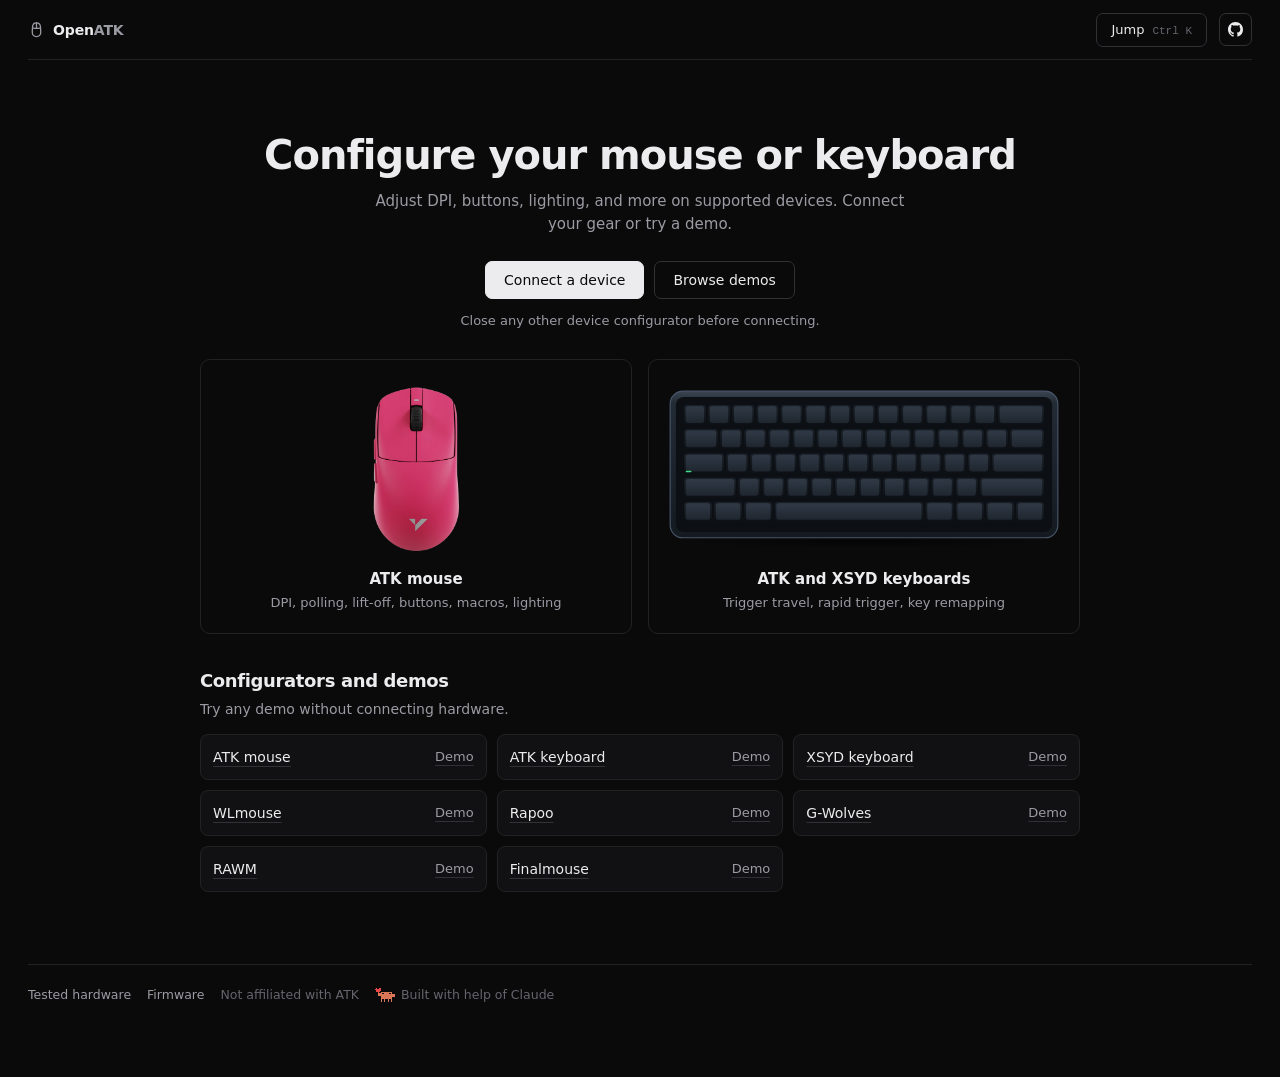
==== commit 45ae843f: "Make OpenATK configurators and demos easier to find" ====
--- a/index.html
+++ b/index.html
@@ -4,6 +4,7 @@
 <meta charset="utf-8">
 <meta http-equiv="Content-Security-Policy" content="default-src 'none'; script-src 'self' 'unsafe-inline'; style-src 'self' 'unsafe-inline' https://fonts.googleapis.com; font-src https://fonts.gstatic.com; connect-src 'none'; frame-src 'self'; base-uri 'none'; form-action 'none'; img-src 'self' data: https://bpcdn.atkgear.com">
 <meta name="viewport" content="width=device-width,initial-scale=1">
+<meta name="description" content="Configure gaming mice and keyboards in your browser. Connect supported hardware over WebHID or try an OpenATK demo.">
 <script>try{const t=localStorage.getItem('openatk.theme');if(t)document.documentElement.dataset.theme=t.replace(/[^a-z]/g,'').slice(0,12)}catch{}
 addEventListener('storage',e=>{if(e.key==='openatk.theme')document.documentElement.dataset.theme=String(e.newValue||'').replace(/[^a-z]/g,'').slice(0,12)});
 addEventListener('message',e=>{if(e.source===parent&&e.origin===location.origin&&e.data&&e.data.type==='openatk-theme')document.documentElement.dataset.theme=String(e.data.theme).replace(/[^a-z]/g,'').slice(0,12)});
@@ -15,13 +16,11 @@
 <style>
 .wrap{max-width:1360px}
 .hero{max-width:none}
-#homeView{margin-top:72px}
-#homeView h2{font-size:40px;letter-spacing:-.025em;margin:0 0 14px}
-#homeView>h2+p{font-size:15px;max-width:520px}
-.rot{display:inline-grid;vertical-align:bottom;overflow:hidden;color:var(--acc);transition:width .35s var(--ease)}
-.rot b{grid-area:1/1;justify-self:start;font-weight:inherit;white-space:nowrap;opacity:0;transform:translateY(45%);transition:opacity .3s,transform .35s var(--ease)}
-.rot b.on{opacity:1;transform:none}
-.picks{display:grid;grid-template-columns:1fr 1fr;gap:16px;max-width:880px;margin:44px auto 28px}
+#homeView{max-width:880px;margin-top:clamp(32px,6vw,72px)}
+#homeView h1{font:600 clamp(26px,4vw,40px)/1.15 var(--sans);letter-spacing:-.025em;margin:0 0 12px;white-space:normal;text-wrap:balance}
+#homeView>p{font-size:15px;max-width:58ch}
+.home-actions{display:flex;justify-content:center;align-items:center;flex-wrap:wrap;gap:10px;margin-top:20px}
+.picks{display:grid;grid-template-columns:repeat(auto-fit,minmax(min(100%,155px),1fr));gap:16px;margin:28px 0 0}
 .pick,.dev{display:flex;flex-direction:column;text-decoration:none;color:var(--ink);border:1px solid var(--line);border-radius:10px;
   transition:border-color .12s,background-color .12s}
 .pick:hover,.dev:hover{border-color:var(--line2);background:var(--card)}
@@ -30,16 +29,24 @@
 .pick img{max-height:170px;max-width:100%;object-fit:contain}
 .pick b{font:600 15px/1.3 var(--sans)}
 .pick em{font-style:normal;color:var(--dim);font-size:13px}
-.pick .go,.or,.hero .kicker,.demoline .tag{display:none}
-.hero .note{margin:12px auto 0;max-width:none;color:var(--dimmer);font-size:12.5px}
+.hero .kicker{display:none}
+.hero .note{margin:12px auto 0;max-width:52ch;color:var(--dim);font-size:13px}
 .hero .note.warn{color:var(--warn)}
+.catalog{margin-top:36px;text-align:start}
+.catalog h2{font:600 18px/1.25 var(--sans);margin:0 0 6px}
+.catalog>p{max-width:none;margin:0 0 14px}
+.catalog-list{display:grid;grid-template-columns:repeat(auto-fit,minmax(min(100%,240px),1fr));gap:10px;padding:0;margin:0;list-style:none}
+.catalog-list li{display:flex;align-items:center;justify-content:space-between;gap:4px 12px;flex-wrap:wrap;padding:6px 12px;background:var(--card);border:1px solid var(--line);border-radius:8px}
+.catalog-list a{display:inline-flex;align-items:center;min-block-size:32px;text-underline-offset:4px}
+.catalog-list .demo-link{color:var(--dim);font-size:13px}
+.catalog-list a:hover{color:var(--ink)}
 .foot{max-width:none;margin:72px 0 0;padding-top:20px;border-top:1px solid var(--line);display:flex;flex-wrap:wrap;justify-content:space-between;gap:10px 24px}
-.foot .brands,.foot .meta{display:flex;flex-wrap:wrap;align-items:center;gap:6px 16px}
+.foot .meta{display:flex;flex-wrap:wrap;align-items:center;gap:6px 16px}
 .foot a{text-decoration:none}
 .foot a:hover{color:var(--ink)}
 .foot .made{display:inline-flex;align-items:center;gap:6px}
 .foot .made svg{width:20px;height:auto;flex:none;shape-rendering:crispEdges}
-.devgrid{display:grid;grid-template-columns:repeat(auto-fit,minmax(320px,1fr));max-width:1160px;margin:40px auto 18px;gap:16px;text-align:left}
+.devgrid{display:grid;grid-template-columns:repeat(auto-fit,minmax(min(100%,320px),1fr));max-width:1160px;margin:28px auto 18px;gap:16px;text-align:left}
 .devgrid:has(.dev:only-child){max-width:520px}
 .dev{overflow:hidden}
 .dev.add{width:max-content;margin:0 auto;flex-direction:row;align-items:center;gap:8px;padding:9px 16px;cursor:pointer;
@@ -55,8 +62,6 @@
 .dev .row .kind{padding:3px 6px;border-radius:4px;border:1px solid var(--line2)}
 .dev .row .batt{display:inline-flex;align-items:center;gap:5px}
 .dev .row .go{margin-left:auto;color:var(--ink);font-weight:500}
-.hero .demoline{margin:6px auto 0;max-width:none;font-size:12.5px;color:var(--dimmer)}
-.demoline a{color:var(--dim)}
 header .tabs{display:flex;flex-direction:row;gap:4px;flex:1;min-width:0;overflow-x:auto;scrollbar-width:none;padding:2px;border:0}
 header .tabs::-webkit-scrollbar{display:none}
 .chip{display:inline-flex;align-items:center;gap:8px;flex:0 0 auto;max-width:260px;padding:7px 10px;border-radius:7px;border:1px solid transparent;
@@ -68,22 +73,23 @@
 .chip .x{margin-left:2px;color:var(--dimmer);padding:0 2px;font-size:15px;line-height:1}
 .chip .x:hover{color:var(--bad)}
 .chip.demo .k{color:var(--warn)}
-#stage iframe{display:block;width:100%;border:0;background:transparent;height:calc(100vh - 62px);min-height:520px}
+#stage iframe{display:block;width:100%;border:0;background:transparent;height:calc(100vh - 62px);height:calc(100dvh - 62px);min-height:520px}
 body.app .wrap{max-width:1236px;padding-bottom:0}
 .themes{display:none}
 .kbd{font:400 11px/1 var(--mono);color:var(--dimmer);margin-left:8px}
-#pal{position:fixed;inset:0;z-index:20;display:grid;place-items:start center;padding-top:14vh;background:rgba(0,0,0,.66)}
-#pal .box{width:min(520px,92vw);border-radius:10px;background:var(--card);border:1px solid var(--line2);overflow:hidden}
-#pal input{width:100%;border:0;border-radius:0;outline:0;background:transparent;color:var(--ink);font:400 14px/1 var(--sans);padding:14px 16px;border-bottom:1px solid var(--line)}
+#pal{width:min(520px,calc(100% - 28px));margin:clamp(12px,14vh,120px) auto auto;padding:0;border-radius:10px;background:var(--card);color:var(--ink);border:1px solid var(--line2)}
+#pal:modal{overscroll-behavior:contain}
+#pal::backdrop{background:rgba(0,0,0,.66);overflow:hidden;overscroll-behavior:contain}
+#pal .pal-header{display:flex;align-items:center;justify-content:space-between;gap:12px;padding:10px 12px 0}
+#pal .pal-header label{font-weight:600}
+#pal input{width:calc(100% - 24px);margin:10px 12px 4px;padding:10px 12px;color:var(--ink);background:var(--bg);border:1px solid var(--line2);border-radius:6px;font:400 14px/1.25 var(--sans)}
 #pal ul{list-style:none;margin:0;padding:6px;max-height:min(46vh,380px);overflow:auto}
 #pal li{display:flex;align-items:center;gap:12px;padding:8px 10px;border-radius:6px;cursor:pointer;font-size:13.5px;color:var(--dim)}
 #pal li small{margin-left:auto;color:var(--dimmer);font:400 11px/1 var(--mono);letter-spacing:.08em;text-transform:uppercase}
 #pal li[aria-selected=true]{background:var(--card2);color:var(--ink)}
-#pal .none{padding:18px;color:var(--dimmer);text-align:center;font-size:13.5px}
+#pal .none{margin:0;padding:18px;color:var(--dim);text-align:center;font-size:13.5px}
 @media (max-width:820px){
-#homeView{margin-top:36px}
-#homeView h2{font-size:23px}
-.picks{grid-template-columns:1fr;margin:22px 0 20px}
+.picks{margin-top:22px}
 .pick .img{height:84px}
 .pick img{max-height:84px}
 .dev .shot{height:140px}
@@ -114,11 +120,19 @@
      aria-label="Source on GitHub" title="Source on GitHub"><svg viewBox="0 0 16 16" width="17" height="17" fill="currentColor" aria-hidden="true"><path d="M8 0C3.58 0 0 3.58 0 8c0 3.54 2.29 6.53 5.47 7.59.4.07.55-.17.55-.38 0-.19-.01-.82-.01-1.49-2.01.37-2.53-.49-2.69-.94-.09-.23-.48-.94-.82-1.13-.28-.15-.68-.52-.01-.53.63-.01 1.08.58 1.23.82.72 1.21 1.87.87 2.33.66.07-.52.28-.87.51-1.07-1.78-.2-3.64-.89-3.64-3.95 0-.87.31-1.59.82-2.15-.08-.2-.36-1.02.08-2.12 0 0 .67-.21 2.2.82.64-.18 1.32-.27 2-.27.68 0 1.36.09 2 .27 1.53-1.04 2.2-.82 2.2-.82.44 1.1.16 1.92.08 2.12.51.56.82 1.27.82 2.15 0 3.07-1.87 3.75-3.65 3.95.29.25.54.73.54 1.48 0 1.07-.01 1.93-.01 2.2 0 .21.15.46.55.38A8.012 8.012 0 0 0 16 8c0-4.42-3.58-8-8-8Z"/></svg></a>
 </header>
 
+<main>
 <div class="hero" id="homeView">
-  <div class="kicker">WebHID configurator</div>
-  <h2>Tune your <span class="rot" id="rot"><b class="on">ATK</b><b>Rapoo</b><b>G-Wolves</b><b>RAWM</b><b>Finalmouse</b><b>WLmouse</b></span> mouse, right in the browser</h2>
-  <p>Pick what you want to set up. Close ATK HUB first if it's running, since only one
-     program can talk to a device at a time.</p>
+  <h1>Configure your mouse or keyboard</h1>
+  <p>Adjust DPI, buttons, lighting, and more on supported devices. Connect your gear or try a demo.</p>
+
+  <div id="anyWrap">
+    <div class="home-actions">
+      <button class="btn" id="connectAny" type="button">Connect a device</button>
+      <a class="btn ghost" href="#catalogTitle">Browse demos</a>
+    </div>
+    <p class="note">Close any other device configurator before connecting.</p>
+  </div>
+  <p class="note warn hidden" id="unsupported"></p>
 
   <div class="hidden" id="devSection">
     <div class="devgrid" id="devGrid"></div>
@@ -126,31 +140,33 @@
 
   <div id="pickSection">
   <div class="picks">
-    <a class="pick" href="#" id="pickMouse" data-kind="mouse">
+    <a class="pick" href="mouse/" data-kind="mouse">
       <div class="img"><img src="assets/mouse.webp" alt=""></div>
-      <b>Mouse</b>
+      <b>ATK mouse</b>
       <em>DPI, polling, lift-off, buttons, macros, lighting</em>
-      <span class="go">Open mouse configurator &rarr;</span>
     </a>
-    <a class="pick" href="#" id="pickKeyboard" data-kind="keyboard">
+    <a class="pick" href="keyboard/" data-kind="keyboard">
       <div class="img"><img src="assets/keyboard.svg" alt=""></div>
-      <b>Keyboard</b>
-      <em>ATK and XSYD-platform keyboards: trigger travel, rapid trigger, remap</em>
-      <span class="go">Open keyboard configurator &rarr;</span>
+      <b>ATK and XSYD keyboards</b>
+      <em>Trigger travel, rapid trigger, key remapping</em>
     </a>
   </div>
-
-  <div id="anyWrap">
-    <div class="or">or</div>
-    <button class="btn" id="connectAny">Connect a device</button>
-    <p class="note">Works with ATK, Rapoo, RAWM, G-Wolves, Finalmouse, WLmouse and XSYD-platform keyboards, all in one list. Pick one or several with Ctrl or Shift.</p>
   </div>
-  </div>
-  <p class="note warn hidden" id="unsupported"></p>
-
-  <p class="demoline" id="demoLine"><span class="tag">Demo</span>No device handy? Try a simulated
-    <a href="#demo=mouse">mouse</a> or <a href="#demo=keyboard">keyboard</a>.
-    Nothing is sent to real hardware.</p>
+
+  <nav class="catalog" aria-labelledby="catalogTitle">
+    <h2 id="catalogTitle" tabindex="-1">Configurators and demos</h2>
+    <p>Try any demo without connecting hardware.</p>
+    <ul class="catalog-list" role="list">
+      <li><a href="mouse/">ATK mouse</a><a class="demo-link" href="#demo=mouse" aria-label="ATK mouse demo">Demo</a></li>
+      <li><a href="keyboard/">ATK keyboard</a><a class="demo-link" href="#demo=keyboard" aria-label="ATK keyboard demo">Demo</a></li>
+      <li><a href="xsyd/">XSYD keyboard</a><a class="demo-link" href="#demo=xsyd" aria-label="XSYD keyboard demo">Demo</a></li>
+      <li><a href="wlmouse/">WLmouse</a><a class="demo-link" href="#demo=wlmouse" aria-label="WLmouse demo">Demo</a></li>
+      <li><a href="rapoo/">Rapoo</a><a class="demo-link" href="#demo=rapoo" aria-label="Rapoo demo">Demo</a></li>
+      <li><a href="gwolves/">G-Wolves</a><a class="demo-link" href="#demo=gwolves" aria-label="G-Wolves demo">Demo</a></li>
+      <li><a href="rawm/">RAWM</a><a class="demo-link" href="#demo=rawm" aria-label="RAWM demo">Demo</a></li>
+      <li><a href="fm/">Finalmouse</a><a class="demo-link" href="#demo=fm" aria-label="Finalmouse demo">Demo</a></li>
+    </ul>
+  </nav>
 </div>
 
 <div class="hero hidden" id="cfgView">
@@ -162,14 +178,23 @@
 </div>
 
 <div id="stage" class="hidden"></div>
+</main>
 
 <div class="foot" id="foot">
   <div class="meta"><a href="tested.html">Tested hardware</a><a href="firmware/">Firmware</a><span>Not affiliated with ATK</span><span class="made"><svg viewBox="0 0 28 20" aria-hidden="true" focusable="false"><g fill="#d97757"><rect x="8" y="5" width="16" height="1"/><rect x="8" y="6" width="16" height="1"/><rect x="4" y="7" width="6" height="1"/><rect x="12" y="7" width="8" height="1"/><rect x="22" y="7" width="2" height="1"/><rect x="4" y="8" width="6" height="1"/><rect x="12" y="8" width="8" height="1"/><rect x="22" y="8" width="2" height="1"/><rect x="4" y="9" width="24" height="1"/><rect x="4" y="10" width="24" height="1"/><rect x="8" y="11" width="20" height="1"/><rect x="8" y="12" width="16" height="1"/><rect x="8" y="13" width="16" height="1"/><rect x="8" y="14" width="16" height="1"/><rect x="8" y="15" width="16" height="1"/><rect x="8" y="16" width="2" height="1"/><rect x="12" y="16" width="2" height="1"/><rect x="18" y="16" width="2" height="1"/><rect x="22" y="16" width="2" height="1"/><rect x="8" y="17" width="2" height="1"/><rect x="12" y="17" width="2" height="1"/><rect x="18" y="17" width="2" height="1"/><rect x="22" y="17" width="2" height="1"/><rect x="8" y="18" width="2" height="1"/><rect x="12" y="18" width="2" height="1"/><rect x="18" y="18" width="2" height="1"/><rect x="22" y="18" width="2" height="1"/><rect x="8" y="19" width="2" height="1"/><rect x="12" y="19" width="2" height="1"/><rect x="18" y="19" width="2" height="1"/><rect x="22" y="19" width="2" height="1"/></g><g fill="#ea4646"><rect x="1" y="0" width="2" height="1"/><rect x="6" y="0" width="2" height="1"/><rect x="0" y="1" width="4" height="1"/><rect x="5" y="1" width="4" height="1"/><rect x="0" y="2" width="9" height="1"/><rect x="1" y="3" width="7" height="1"/><rect x="2" y="4" width="5" height="1"/><rect x="3" y="5" width="3" height="1"/><rect x="4" y="6" width="1" height="1"/></g><g fill="#0b0d10"><rect x="10" y="7" width="2" height="1"/><rect x="20" y="7" width="2" height="1"/><rect x="10" y="8" width="2" height="1"/><rect x="20" y="8" width="2" height="1"/></g></svg>Built with help of Claude</span></div>
 </div>
 </div>
 
-<div id="pal" class="hidden" role="dialog" aria-label="Jump to"><div class="box"><input id="palIn" placeholder="Jump to a device, theme or action" autocomplete="off" spellcheck="false" aria-label="Jump to"><ul id="palList" role="listbox"></ul></div></div>
-<div id="toast"></div>
+<dialog id="pal" aria-labelledby="palLabel" closedby="any">
+  <div class="pal-header">
+    <label id="palLabel" for="palIn">Jump to</label>
+    <form method="dialog"><button class="btn ghost" type="submit">Close</button></form>
+  </div>
+  <input id="palIn" role="combobox" aria-expanded="false" aria-controls="palList" aria-autocomplete="list" placeholder="Device, demo or action" autocomplete="off" spellcheck="false" autofocus>
+  <ul id="palList" role="listbox" aria-label="Jump results"></ul>
+  <p class="none" id="palEmpty" role="status" hidden>Nothing matches.</p>
+</dialog>
+<div id="toast" role="status"></div>
 
 <script src="wlmouse/protocol.js"></script>
 <script>
@@ -205,27 +230,14 @@
   clearTimeout(toastTimer); toastTimer = setTimeout(() => $('#toast').className = '', 2600);
 }
 
-const rot = $('#rot'), words = [...rot.children];
-let word = 0;
-const fitWord = () => { rot.style.width = words[word].offsetWidth + 'px'; };
-fitWord();
-document.fonts?.ready.then(fitWord);
-addEventListener('resize', fitWord);
-if (!matchMedia('(prefers-reduced-motion: reduce)').matches) setInterval(() => {
-  words[word].classList.remove('on');
-  word = (word + 1) % words.length;
-  words[word].classList.add('on');
-  fitWord();
-}, 2200);
-
 const IS_MOBILE = navigator.userAgentData?.mobile === true
   || /Android|iPhone|iPad|iPod|IEMobile|BlackBerry|Opera Mini|webOS|Windows Phone/i.test(navigator.userAgent)
   || (/Macintosh/.test(navigator.userAgent) && navigator.maxTouchPoints > 1);
 const HAS_HID = !IS_MOBILE && 'hid' in navigator;
 
-if (IS_MOBILE) $('#demoLine').classList.add('hidden');
 if (!HAS_HID){
-  $('#anyWrap').classList.add('hidden');
+  $('#connectAny').classList.add('hidden');
+  $('#anyWrap .note').classList.add('hidden');
   $('#unsupported').textContent = IS_MOBILE
     ? 'Phones and tablets can’t talk to USB devices from a web page. Open OpenATK on a computer, in Chrome, Edge or Opera.'
     : navigator.brave
@@ -420,11 +432,11 @@
   }));
 }
 
-function ensureFrame(key, src, background){
+function ensureFrame(key, src, kind, background){
   if (frames.has(key)) return;
   const f = document.createElement('iframe');
   f.src = src;
-  f.title = key;
+  f.title = key.startsWith('demo:') ? `${kname(kind)} demo` : `${kname(kind)} configurator`;
   f.allow = 'hid';
   f.dataset.key = key;
   if (background) f.classList.add('hidden');
@@ -451,7 +463,7 @@
   $('#stage').classList.toggle('hidden', !r);
   if (r){
     if (r.extra && !extra.has(r.key)) extra.set(r.key, { kind: r.kind, ...r.extra });
-    ensureFrame(r.key, r.src);
+    ensureFrame(r.key, r.src, r.kind);
     sendCfg(r.key);
     for (const [k, f] of frames) f.classList.toggle('hidden', k !== r.key);
   }
@@ -496,14 +508,21 @@
   loaded = true;
   const live = new Set(list.map(d => 'd:' + devId(d)));
   for (const [k, f] of [...frames]) if (k.startsWith('d:') && !live.has(k)){ f.remove(); frames.delete(k); }
-  for (const d of list) if (kindOf(d) !== 'keyboard') ensureFrame('d:' + devId(d), `${kindOf(d)}/index.html?d=${encodeURIComponent(devId(d))}&embed=1`, true);
+  for (const d of list){
+    const kind = kindOf(d);
+    if (kind !== 'keyboard') ensureFrame('d:' + devId(d), `${kind}/index.html?d=${encodeURIComponent(devId(d))}&embed=1`, kind, true);
+  }
   drawDevices();
   $('#devSection').classList.toggle('hidden', !list.length);
   $('#pickSection').classList.toggle('hidden', !!list.length);
   route();
 }
 
-for (const a of document.querySelectorAll('.pick')) a.onclick = e => { e.preventDefault(); pick(a.dataset.kind); };
+for (const a of document.querySelectorAll('.pick')) a.onclick = e => {
+  if (!HAS_HID || e.ctrlKey || e.metaKey || e.shiftKey || e.altKey) return;
+  e.preventDefault();
+  pick(a.dataset.kind);
+};
 $('#connectAny').onclick = addDevices;
 $('#addTab').onclick = addDevices;
 $('#cfgAdd').onclick = e => { e.preventDefault(); addDevices(); };
@@ -534,7 +553,8 @@
 }
 for (const b of $('#themes').children) b.setAttribute('aria-pressed', String(b.dataset.theme === themeName()));
 
-let palItems = [], palSel = 0;
+const palette = $('#pal'), paletteInput = $('#palIn'), paletteList = $('#palList');
+let palItems = [], palSel = 0, paletteFrame = null;
 function paletteCommands(){
   const list = [];
   list.push({ label: 'Start page', tag: 'Go', run: () => { location.hash = ''; } });
@@ -543,58 +563,93 @@
     list.push({ label: safeName(saved(id), d.productName || fallbackName(kind)), tag: kname(kind), run: () => { location.hash = hashFor(kind, id); } });
   }
   if (HAS_HID) list.push({ label: 'Add a device', tag: 'Action', run: addDevices });
-  if (!IS_MOBILE){
-    list.push({ label: 'Try the demo mouse', tag: 'Demo', run: () => { location.hash = '#demo=mouse'; } });
-    list.push({ label: 'Try the demo keyboard', tag: 'Demo', run: () => { location.hash = '#demo=keyboard'; } });
-    for (const b of BRANDS.slice(1)) list.push({ label: `Try the ${b.name} demo`, tag: 'Demo', run: () => { location.hash = '#demo=' + b.id; } });
+  for (const kind of KEYS){
+    const name = kind === 'mouse' || kind === 'keyboard' ? 'ATK ' + kind : kname(kind);
+    list.push({ label: `Try the ${name} demo`, tag: 'Demo', run: () => { location.hash = '#demo=' + kind; } });
   }
   for (const [name] of THEMES) list.push({ label: `Accent: ${name}`, tag: 'Theme', run: () => setTheme(name) });
   return list;
 }
 function drawPalette(){
-  const q = $('#palIn').value.trim().toLowerCase().split(/\s+/).filter(Boolean);
+  const q = paletteInput.value.trim().toLowerCase().split(/\s+/).filter(Boolean);
   palItems = paletteCommands().filter(c => q.every(w => (c.label + ' ' + c.tag).toLowerCase().includes(w)));
-  palSel = Math.min(palSel, Math.max(0, palItems.length - 1));
-  const ul = $('#palList');
-  if (!palItems.length){ const n = el('div', 'none', 'Nothing matches'); ul.replaceChildren(n); return; }
-  ul.replaceChildren(...palItems.map((c, i) => {
+  const hasResults = palItems.length > 0;
+  paletteList.hidden = !hasResults;
+  $('#palEmpty').hidden = hasResults;
+  paletteInput.setAttribute('aria-expanded', String(hasResults));
+  paletteList.replaceChildren(...palItems.map((c, i) => {
     const li = el('li');
+    li.id = `palOption${i}`;
     li.setAttribute('role', 'option');
-    li.setAttribute('aria-selected', String(i === palSel));
+    li.setAttribute('aria-selected', 'false');
     li.append(el('span', null, c.label), el('small', null, c.tag));
-    li.onmousemove = () => { if (palSel !== i){ palSel = i; drawPalette(); } };
+    li.onpointermove = () => { if (palSel !== i) selectPalette(i); };
     li.onclick = () => runPalette(i);
     return li;
   }));
-  ul.children[palSel]?.scrollIntoView({ block: 'nearest' });
-}
-function openPalette(){
-  $('#pal').classList.remove('hidden');
-  $('#palIn').value = '';
-  palSel = 0;
+  selectPalette(0, true);
+}
+function selectPalette(i, scroll = false){
+  paletteList.children[palSel]?.setAttribute('aria-selected', 'false');
+  palSel = i;
+  const option = paletteList.children[i];
+  if (!option){ paletteInput.removeAttribute('aria-activedescendant'); return; }
+  option.setAttribute('aria-selected', 'true');
+  paletteInput.setAttribute('aria-activedescendant', option.id);
+  if (scroll) option.scrollIntoView({ block: 'nearest' });
+}
+function openPalette(frame = null){
+  if (palette.open) return;
+  paletteFrame = frame;
+  paletteInput.value = '';
+  palette.showModal();
   drawPalette();
-  $('#palIn').focus();
-}
-function closePalette(){ $('#pal').classList.add('hidden'); }
+}
 function runPalette(i){
   const c = palItems[i];
-  closePalette();
-  if (c) c.run();
-}
-$('#palBtn').onclick = openPalette;
-$('#palIn').oninput = () => { palSel = 0; drawPalette(); };
-$('#pal').onclick = e => { if (e.target === $('#pal')) closePalette(); };
-$('#palIn').onkeydown = e => {
-  if (e.key === 'ArrowDown'){ e.preventDefault(); palSel = (palSel + 1) % Math.max(1, palItems.length); drawPalette(); }
-  else if (e.key === 'ArrowUp'){ e.preventDefault(); palSel = (palSel - 1 + palItems.length) % Math.max(1, palItems.length); drawPalette(); }
-  else if (e.key === 'Enter'){ e.preventDefault(); runPalette(palSel); }
-  else if (e.key === 'Escape'){ e.preventDefault(); closePalette(); }
+  if (!c) return;
+  palette.close();
+  c.run();
+}
+$('#palBtn').onclick = () => openPalette();
+palette.addEventListener('close', () => {
+  // Native focus return covers the main page. The invoking frame is a separate document.
+  const frame = paletteFrame;
+  paletteFrame = null;
+  if (frame?.isConnected && frame === frames.get(parseHash()?.key)) frame.focus();
+});
+paletteInput.oninput = drawPalette;
+paletteInput.onkeydown = e => {
+  if (e.isComposing || e.keyCode === 229 || !palItems.length) return;
+  if (e.key === 'ArrowDown' || e.key === 'ArrowUp'){
+    e.preventDefault();
+    const next = palSel + (e.key === 'ArrowDown' ? 1 : -1);
+    selectPalette((next + palItems.length) % palItems.length, true);
+  } else if (e.key === 'Enter'){
+    e.preventDefault();
+    runPalette(palSel);
+  }
 };
+if (!('closedBy' in HTMLDialogElement.prototype)){
+  const outside = e => {
+    const r = palette.getBoundingClientRect();
+    return e.clientX < r.left || e.clientX > r.right || e.clientY < r.top || e.clientY > r.bottom;
+  };
+  let pressedOutside = false;
+  palette.addEventListener('pointerdown', e => { pressedOutside = outside(e); });
+  palette.addEventListener('pointerup', e => { if (pressedOutside && outside(e)) palette.close(); });
+}
 window.addEventListener('keydown', e => {
-  if ((e.ctrlKey || e.metaKey) && e.key.toLowerCase() === 'k'){ e.preventDefault(); $('#pal').classList.contains('hidden') ? openPalette() : closePalette(); }
+  if ((e.ctrlKey || e.metaKey) && e.key.toLowerCase() === 'k'){
+    e.preventDefault();
+    if (palette.open) palette.close();
+    else openPalette();
+  }
 });
 window.addEventListener('message', e => {
-  if (e.origin === location.origin && e.data && e.data.type === 'openatk-palette' && [...frames.values()].some(f => f.contentWindow === e.source)) openPalette();
+  if (e.origin !== location.origin || e.data?.type !== 'openatk-palette') return;
+  const frame = frames.get(parseHash()?.key);
+  if (frame && frame.contentWindow === e.source) openPalette(frame);
 });
 renderDevices();
 </script>
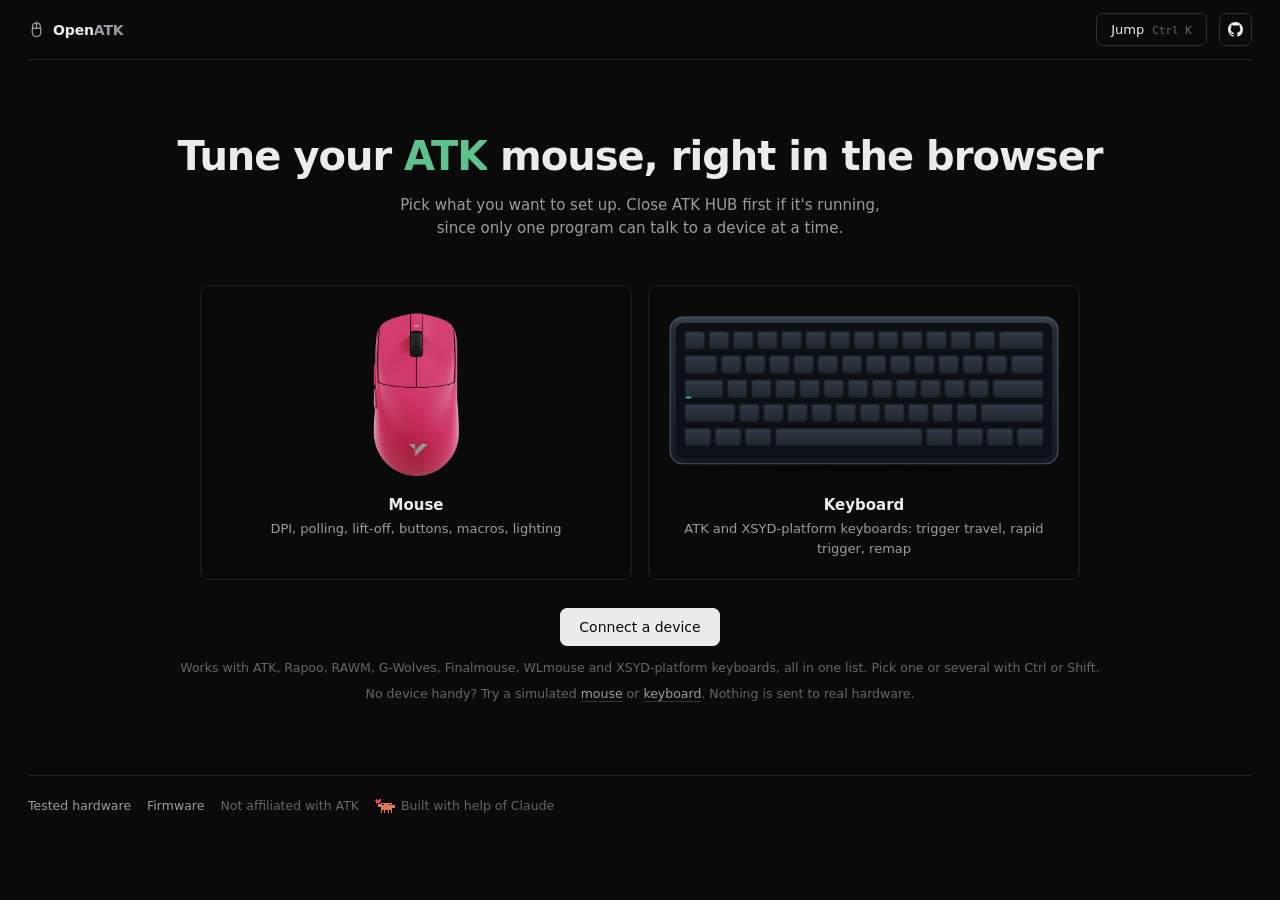
==== commit 35914c34: "Let XSYD keyboard users set a local name and picture Co-Authored-By: Claude Sonnet 5.5 <noreply@anth" ====
--- a/index.html
+++ b/index.html
@@ -4,7 +4,6 @@
 <meta charset="utf-8">
 <meta http-equiv="Content-Security-Policy" content="default-src 'none'; script-src 'self' 'unsafe-inline'; style-src 'self' 'unsafe-inline' https://fonts.googleapis.com; font-src https://fonts.gstatic.com; connect-src 'none'; frame-src 'self'; base-uri 'none'; form-action 'none'; img-src 'self' data: https://bpcdn.atkgear.com">
 <meta name="viewport" content="width=device-width,initial-scale=1">
-<meta name="description" content="Configure gaming mice and keyboards in your browser. Connect supported hardware over WebHID or try an OpenATK demo.">
 <script>try{const t=localStorage.getItem('openatk.theme');if(t)document.documentElement.dataset.theme=t.replace(/[^a-z]/g,'').slice(0,12)}catch{}
 addEventListener('storage',e=>{if(e.key==='openatk.theme')document.documentElement.dataset.theme=String(e.newValue||'').replace(/[^a-z]/g,'').slice(0,12)});
 addEventListener('message',e=>{if(e.source===parent&&e.origin===location.origin&&e.data&&e.data.type==='openatk-theme')document.documentElement.dataset.theme=String(e.data.theme).replace(/[^a-z]/g,'').slice(0,12)});
@@ -16,11 +15,13 @@
 <style>
 .wrap{max-width:1360px}
 .hero{max-width:none}
-#homeView{max-width:880px;margin-top:clamp(32px,6vw,72px)}
-#homeView h1{font:600 clamp(26px,4vw,40px)/1.15 var(--sans);letter-spacing:-.025em;margin:0 0 12px;white-space:normal;text-wrap:balance}
-#homeView>p{font-size:15px;max-width:58ch}
-.home-actions{display:flex;justify-content:center;align-items:center;flex-wrap:wrap;gap:10px;margin-top:20px}
-.picks{display:grid;grid-template-columns:repeat(auto-fit,minmax(min(100%,155px),1fr));gap:16px;margin:28px 0 0}
+#homeView{margin-top:72px}
+#homeView h2{font-size:40px;letter-spacing:-.025em;margin:0 0 14px}
+#homeView>h2+p{font-size:15px;max-width:520px}
+.rot{display:inline-grid;vertical-align:bottom;overflow:hidden;color:var(--acc);transition:width .35s var(--ease)}
+.rot b{grid-area:1/1;justify-self:start;font-weight:inherit;white-space:nowrap;opacity:0;transform:translateY(45%);transition:opacity .3s,transform .35s var(--ease)}
+.rot b.on{opacity:1;transform:none}
+.picks{display:grid;grid-template-columns:1fr 1fr;gap:16px;max-width:880px;margin:44px auto 28px}
 .pick,.dev{display:flex;flex-direction:column;text-decoration:none;color:var(--ink);border:1px solid var(--line);border-radius:10px;
   transition:border-color .12s,background-color .12s}
 .pick:hover,.dev:hover{border-color:var(--line2);background:var(--card)}
@@ -29,24 +30,16 @@
 .pick img{max-height:170px;max-width:100%;object-fit:contain}
 .pick b{font:600 15px/1.3 var(--sans)}
 .pick em{font-style:normal;color:var(--dim);font-size:13px}
-.hero .kicker{display:none}
-.hero .note{margin:12px auto 0;max-width:52ch;color:var(--dim);font-size:13px}
+.pick .go,.or,.hero .kicker,.demoline .tag{display:none}
+.hero .note{margin:12px auto 0;max-width:none;color:var(--dimmer);font-size:12.5px}
 .hero .note.warn{color:var(--warn)}
-.catalog{margin-top:36px;text-align:start}
-.catalog h2{font:600 18px/1.25 var(--sans);margin:0 0 6px}
-.catalog>p{max-width:none;margin:0 0 14px}
-.catalog-list{display:grid;grid-template-columns:repeat(auto-fit,minmax(min(100%,240px),1fr));gap:10px;padding:0;margin:0;list-style:none}
-.catalog-list li{display:flex;align-items:center;justify-content:space-between;gap:4px 12px;flex-wrap:wrap;padding:6px 12px;background:var(--card);border:1px solid var(--line);border-radius:8px}
-.catalog-list a{display:inline-flex;align-items:center;min-block-size:32px;text-underline-offset:4px}
-.catalog-list .demo-link{color:var(--dim);font-size:13px}
-.catalog-list a:hover{color:var(--ink)}
 .foot{max-width:none;margin:72px 0 0;padding-top:20px;border-top:1px solid var(--line);display:flex;flex-wrap:wrap;justify-content:space-between;gap:10px 24px}
-.foot .meta{display:flex;flex-wrap:wrap;align-items:center;gap:6px 16px}
+.foot .brands,.foot .meta{display:flex;flex-wrap:wrap;align-items:center;gap:6px 16px}
 .foot a{text-decoration:none}
 .foot a:hover{color:var(--ink)}
 .foot .made{display:inline-flex;align-items:center;gap:6px}
 .foot .made svg{width:20px;height:auto;flex:none;shape-rendering:crispEdges}
-.devgrid{display:grid;grid-template-columns:repeat(auto-fit,minmax(min(100%,320px),1fr));max-width:1160px;margin:28px auto 18px;gap:16px;text-align:left}
+.devgrid{display:grid;grid-template-columns:repeat(auto-fit,minmax(320px,1fr));max-width:1160px;margin:40px auto 18px;gap:16px;text-align:left}
 .devgrid:has(.dev:only-child){max-width:520px}
 .dev{overflow:hidden}
 .dev.add{width:max-content;margin:0 auto;flex-direction:row;align-items:center;gap:8px;padding:9px 16px;cursor:pointer;
@@ -62,6 +55,8 @@
 .dev .row .kind{padding:3px 6px;border-radius:4px;border:1px solid var(--line2)}
 .dev .row .batt{display:inline-flex;align-items:center;gap:5px}
 .dev .row .go{margin-left:auto;color:var(--ink);font-weight:500}
+.hero .demoline{margin:6px auto 0;max-width:none;font-size:12.5px;color:var(--dimmer)}
+.demoline a{color:var(--dim)}
 header .tabs{display:flex;flex-direction:row;gap:4px;flex:1;min-width:0;overflow-x:auto;scrollbar-width:none;padding:2px;border:0}
 header .tabs::-webkit-scrollbar{display:none}
 .chip{display:inline-flex;align-items:center;gap:8px;flex:0 0 auto;max-width:260px;padding:7px 10px;border-radius:7px;border:1px solid transparent;
@@ -73,23 +68,22 @@
 .chip .x{margin-left:2px;color:var(--dimmer);padding:0 2px;font-size:15px;line-height:1}
 .chip .x:hover{color:var(--bad)}
 .chip.demo .k{color:var(--warn)}
-#stage iframe{display:block;width:100%;border:0;background:transparent;height:calc(100vh - 62px);height:calc(100dvh - 62px);min-height:520px}
+#stage iframe{display:block;width:100%;border:0;background:transparent;height:calc(100vh - 62px);min-height:520px}
 body.app .wrap{max-width:1236px;padding-bottom:0}
 .themes{display:none}
 .kbd{font:400 11px/1 var(--mono);color:var(--dimmer);margin-left:8px}
-#pal{width:min(520px,calc(100% - 28px));margin:clamp(12px,14vh,120px) auto auto;padding:0;border-radius:10px;background:var(--card);color:var(--ink);border:1px solid var(--line2)}
-#pal:modal{overscroll-behavior:contain}
-#pal::backdrop{background:rgba(0,0,0,.66);overflow:hidden;overscroll-behavior:contain}
-#pal .pal-header{display:flex;align-items:center;justify-content:space-between;gap:12px;padding:10px 12px 0}
-#pal .pal-header label{font-weight:600}
-#pal input{width:calc(100% - 24px);margin:10px 12px 4px;padding:10px 12px;color:var(--ink);background:var(--bg);border:1px solid var(--line2);border-radius:6px;font:400 14px/1.25 var(--sans)}
+#pal{position:fixed;inset:0;z-index:20;display:grid;place-items:start center;padding-top:14vh;background:rgba(0,0,0,.66)}
+#pal .box{width:min(520px,92vw);border-radius:10px;background:var(--card);border:1px solid var(--line2);overflow:hidden}
+#pal input{width:100%;border:0;border-radius:0;outline:0;background:transparent;color:var(--ink);font:400 14px/1 var(--sans);padding:14px 16px;border-bottom:1px solid var(--line)}
 #pal ul{list-style:none;margin:0;padding:6px;max-height:min(46vh,380px);overflow:auto}
 #pal li{display:flex;align-items:center;gap:12px;padding:8px 10px;border-radius:6px;cursor:pointer;font-size:13.5px;color:var(--dim)}
 #pal li small{margin-left:auto;color:var(--dimmer);font:400 11px/1 var(--mono);letter-spacing:.08em;text-transform:uppercase}
 #pal li[aria-selected=true]{background:var(--card2);color:var(--ink)}
-#pal .none{margin:0;padding:18px;color:var(--dim);text-align:center;font-size:13.5px}
+#pal .none{padding:18px;color:var(--dimmer);text-align:center;font-size:13.5px}
 @media (max-width:820px){
-.picks{margin-top:22px}
+#homeView{margin-top:36px}
+#homeView h2{font-size:23px}
+.picks{grid-template-columns:1fr;margin:22px 0 20px}
 .pick .img{height:84px}
 .pick img{max-height:84px}
 .dev .shot{height:140px}
@@ -120,19 +114,11 @@
      aria-label="Source on GitHub" title="Source on GitHub"><svg viewBox="0 0 16 16" width="17" height="17" fill="currentColor" aria-hidden="true"><path d="M8 0C3.58 0 0 3.58 0 8c0 3.54 2.29 6.53 5.47 7.59.4.07.55-.17.55-.38 0-.19-.01-.82-.01-1.49-2.01.37-2.53-.49-2.69-.94-.09-.23-.48-.94-.82-1.13-.28-.15-.68-.52-.01-.53.63-.01 1.08.58 1.23.82.72 1.21 1.87.87 2.33.66.07-.52.28-.87.51-1.07-1.78-.2-3.64-.89-3.64-3.95 0-.87.31-1.59.82-2.15-.08-.2-.36-1.02.08-2.12 0 0 .67-.21 2.2.82.64-.18 1.32-.27 2-.27.68 0 1.36.09 2 .27 1.53-1.04 2.2-.82 2.2-.82.44 1.1.16 1.92.08 2.12.51.56.82 1.27.82 2.15 0 3.07-1.87 3.75-3.65 3.95.29.25.54.73.54 1.48 0 1.07-.01 1.93-.01 2.2 0 .21.15.46.55.38A8.012 8.012 0 0 0 16 8c0-4.42-3.58-8-8-8Z"/></svg></a>
 </header>
 
-<main>
 <div class="hero" id="homeView">
-  <h1>Configure your mouse or keyboard</h1>
-  <p>Adjust DPI, buttons, lighting, and more on supported devices. Connect your gear or try a demo.</p>
-
-  <div id="anyWrap">
-    <div class="home-actions">
-      <button class="btn" id="connectAny" type="button">Connect a device</button>
-      <a class="btn ghost" href="#catalogTitle">Browse demos</a>
-    </div>
-    <p class="note">Close any other device configurator before connecting.</p>
-  </div>
-  <p class="note warn hidden" id="unsupported"></p>
+  <div class="kicker">WebHID configurator</div>
+  <h2>Tune your <span class="rot" id="rot"><b class="on">ATK</b><b>Rapoo</b><b>G-Wolves</b><b>RAWM</b><b>Finalmouse</b><b>WLmouse</b></span> mouse, right in the browser</h2>
+  <p>Pick what you want to set up. Close ATK HUB first if it's running, since only one
+     program can talk to a device at a time.</p>
 
   <div class="hidden" id="devSection">
     <div class="devgrid" id="devGrid"></div>
@@ -140,33 +126,31 @@
 
   <div id="pickSection">
   <div class="picks">
-    <a class="pick" href="mouse/" data-kind="mouse">
+    <a class="pick" href="#" id="pickMouse" data-kind="mouse">
       <div class="img"><img src="assets/mouse.webp" alt=""></div>
-      <b>ATK mouse</b>
+      <b>Mouse</b>
       <em>DPI, polling, lift-off, buttons, macros, lighting</em>
+      <span class="go">Open mouse configurator &rarr;</span>
     </a>
-    <a class="pick" href="keyboard/" data-kind="keyboard">
+    <a class="pick" href="#" id="pickKeyboard" data-kind="keyboard">
       <div class="img"><img src="assets/keyboard.svg" alt=""></div>
-      <b>ATK and XSYD keyboards</b>
-      <em>Trigger travel, rapid trigger, key remapping</em>
+      <b>Keyboard</b>
+      <em>ATK and XSYD-platform keyboards: trigger travel, rapid trigger, remap</em>
+      <span class="go">Open keyboard configurator &rarr;</span>
     </a>
   </div>
+
+  <div id="anyWrap">
+    <div class="or">or</div>
+    <button class="btn" id="connectAny">Connect a device</button>
+    <p class="note">Works with ATK, Rapoo, RAWM, G-Wolves, Finalmouse, WLmouse and XSYD-platform keyboards, all in one list. Pick one or several with Ctrl or Shift.</p>
   </div>
-
-  <nav class="catalog" aria-labelledby="catalogTitle">
-    <h2 id="catalogTitle" tabindex="-1">Configurators and demos</h2>
-    <p>Try any demo without connecting hardware.</p>
-    <ul class="catalog-list" role="list">
-      <li><a href="mouse/">ATK mouse</a><a class="demo-link" href="#demo=mouse" aria-label="ATK mouse demo">Demo</a></li>
-      <li><a href="keyboard/">ATK keyboard</a><a class="demo-link" href="#demo=keyboard" aria-label="ATK keyboard demo">Demo</a></li>
-      <li><a href="xsyd/">XSYD keyboard</a><a class="demo-link" href="#demo=xsyd" aria-label="XSYD keyboard demo">Demo</a></li>
-      <li><a href="wlmouse/">WLmouse</a><a class="demo-link" href="#demo=wlmouse" aria-label="WLmouse demo">Demo</a></li>
-      <li><a href="rapoo/">Rapoo</a><a class="demo-link" href="#demo=rapoo" aria-label="Rapoo demo">Demo</a></li>
-      <li><a href="gwolves/">G-Wolves</a><a class="demo-link" href="#demo=gwolves" aria-label="G-Wolves demo">Demo</a></li>
-      <li><a href="rawm/">RAWM</a><a class="demo-link" href="#demo=rawm" aria-label="RAWM demo">Demo</a></li>
-      <li><a href="fm/">Finalmouse</a><a class="demo-link" href="#demo=fm" aria-label="Finalmouse demo">Demo</a></li>
-    </ul>
-  </nav>
+  </div>
+  <p class="note warn hidden" id="unsupported"></p>
+
+  <p class="demoline" id="demoLine"><span class="tag">Demo</span>No device handy? Try a simulated
+    <a href="#demo=mouse">mouse</a> or <a href="#demo=keyboard">keyboard</a>.
+    Nothing is sent to real hardware.</p>
 </div>
 
 <div class="hero hidden" id="cfgView">
@@ -178,23 +162,14 @@
 </div>
 
 <div id="stage" class="hidden"></div>
-</main>
 
 <div class="foot" id="foot">
   <div class="meta"><a href="tested.html">Tested hardware</a><a href="firmware/">Firmware</a><span>Not affiliated with ATK</span><span class="made"><svg viewBox="0 0 28 20" aria-hidden="true" focusable="false"><g fill="#d97757"><rect x="8" y="5" width="16" height="1"/><rect x="8" y="6" width="16" height="1"/><rect x="4" y="7" width="6" height="1"/><rect x="12" y="7" width="8" height="1"/><rect x="22" y="7" width="2" height="1"/><rect x="4" y="8" width="6" height="1"/><rect x="12" y="8" width="8" height="1"/><rect x="22" y="8" width="2" height="1"/><rect x="4" y="9" width="24" height="1"/><rect x="4" y="10" width="24" height="1"/><rect x="8" y="11" width="20" height="1"/><rect x="8" y="12" width="16" height="1"/><rect x="8" y="13" width="16" height="1"/><rect x="8" y="14" width="16" height="1"/><rect x="8" y="15" width="16" height="1"/><rect x="8" y="16" width="2" height="1"/><rect x="12" y="16" width="2" height="1"/><rect x="18" y="16" width="2" height="1"/><rect x="22" y="16" width="2" height="1"/><rect x="8" y="17" width="2" height="1"/><rect x="12" y="17" width="2" height="1"/><rect x="18" y="17" width="2" height="1"/><rect x="22" y="17" width="2" height="1"/><rect x="8" y="18" width="2" height="1"/><rect x="12" y="18" width="2" height="1"/><rect x="18" y="18" width="2" height="1"/><rect x="22" y="18" width="2" height="1"/><rect x="8" y="19" width="2" height="1"/><rect x="12" y="19" width="2" height="1"/><rect x="18" y="19" width="2" height="1"/><rect x="22" y="19" width="2" height="1"/></g><g fill="#ea4646"><rect x="1" y="0" width="2" height="1"/><rect x="6" y="0" width="2" height="1"/><rect x="0" y="1" width="4" height="1"/><rect x="5" y="1" width="4" height="1"/><rect x="0" y="2" width="9" height="1"/><rect x="1" y="3" width="7" height="1"/><rect x="2" y="4" width="5" height="1"/><rect x="3" y="5" width="3" height="1"/><rect x="4" y="6" width="1" height="1"/></g><g fill="#0b0d10"><rect x="10" y="7" width="2" height="1"/><rect x="20" y="7" width="2" height="1"/><rect x="10" y="8" width="2" height="1"/><rect x="20" y="8" width="2" height="1"/></g></svg>Built with help of Claude</span></div>
 </div>
 </div>
 
-<dialog id="pal" aria-labelledby="palLabel" closedby="any">
-  <div class="pal-header">
-    <label id="palLabel" for="palIn">Jump to</label>
-    <form method="dialog"><button class="btn ghost" type="submit">Close</button></form>
-  </div>
-  <input id="palIn" role="combobox" aria-expanded="false" aria-controls="palList" aria-autocomplete="list" placeholder="Device, demo or action" autocomplete="off" spellcheck="false" autofocus>
-  <ul id="palList" role="listbox" aria-label="Jump results"></ul>
-  <p class="none" id="palEmpty" role="status" hidden>Nothing matches.</p>
-</dialog>
-<div id="toast" role="status"></div>
+<div id="pal" class="hidden" role="dialog" aria-label="Jump to"><div class="box"><input id="palIn" placeholder="Jump to a device, theme or action" autocomplete="off" spellcheck="false" aria-label="Jump to"><ul id="palList" role="listbox"></ul></div></div>
+<div id="toast"></div>
 
 <script src="wlmouse/protocol.js"></script>
 <script>
@@ -230,14 +205,27 @@
   clearTimeout(toastTimer); toastTimer = setTimeout(() => $('#toast').className = '', 2600);
 }
 
+const rot = $('#rot'), words = [...rot.children];
+let word = 0;
+const fitWord = () => { rot.style.width = words[word].offsetWidth + 'px'; };
+fitWord();
+document.fonts?.ready.then(fitWord);
+addEventListener('resize', fitWord);
+if (!matchMedia('(prefers-reduced-motion: reduce)').matches) setInterval(() => {
+  words[word].classList.remove('on');
+  word = (word + 1) % words.length;
+  words[word].classList.add('on');
+  fitWord();
+}, 2200);
+
 const IS_MOBILE = navigator.userAgentData?.mobile === true
   || /Android|iPhone|iPad|iPod|IEMobile|BlackBerry|Opera Mini|webOS|Windows Phone/i.test(navigator.userAgent)
   || (/Macintosh/.test(navigator.userAgent) && navigator.maxTouchPoints > 1);
 const HAS_HID = !IS_MOBILE && 'hid' in navigator;
 
+if (IS_MOBILE) $('#demoLine').classList.add('hidden');
 if (!HAS_HID){
-  $('#connectAny').classList.add('hidden');
-  $('#anyWrap .note').classList.add('hidden');
+  $('#anyWrap').classList.add('hidden');
   $('#unsupported').textContent = IS_MOBILE
     ? 'Phones and tablets can’t talk to USB devices from a web page. Open OpenATK on a computer, in Chrome, Edge or Opera.'
     : navigator.brave
@@ -287,7 +275,7 @@
   const a = el('a', 'dev');
   a.href = hashFor(kind, id);
   const shot = el('div', 'shot'), img = el('img');
-  const photo = typeof info.img === 'string' && info.img.startsWith('https://bpcdn.atkgear.com/') ? info.img : null;
+  const photo = typeof info.img === 'string' && (info.img.startsWith('https://bpcdn.atkgear.com/') || info.img.startsWith('data:image/')) ? info.img : null;
   const stock = STOCK[kind] || 'assets/mouse.webp';
   img.src = photo ?? stock;
   img.alt = '';
@@ -432,11 +420,11 @@
   }));
 }
 
-function ensureFrame(key, src, kind, background){
+function ensureFrame(key, src, background){
   if (frames.has(key)) return;
   const f = document.createElement('iframe');
   f.src = src;
-  f.title = key.startsWith('demo:') ? `${kname(kind)} demo` : `${kname(kind)} configurator`;
+  f.title = key;
   f.allow = 'hid';
   f.dataset.key = key;
   if (background) f.classList.add('hidden');
@@ -463,7 +451,7 @@
   $('#stage').classList.toggle('hidden', !r);
   if (r){
     if (r.extra && !extra.has(r.key)) extra.set(r.key, { kind: r.kind, ...r.extra });
-    ensureFrame(r.key, r.src, r.kind);
+    ensureFrame(r.key, r.src);
     sendCfg(r.key);
     for (const [k, f] of frames) f.classList.toggle('hidden', k !== r.key);
   }
@@ -508,21 +496,14 @@
   loaded = true;
   const live = new Set(list.map(d => 'd:' + devId(d)));
   for (const [k, f] of [...frames]) if (k.startsWith('d:') && !live.has(k)){ f.remove(); frames.delete(k); }
-  for (const d of list){
-    const kind = kindOf(d);
-    if (kind !== 'keyboard') ensureFrame('d:' + devId(d), `${kind}/index.html?d=${encodeURIComponent(devId(d))}&embed=1`, kind, true);
-  }
+  for (const d of list) if (kindOf(d) !== 'keyboard') ensureFrame('d:' + devId(d), `${kindOf(d)}/index.html?d=${encodeURIComponent(devId(d))}&embed=1`, true);
   drawDevices();
   $('#devSection').classList.toggle('hidden', !list.length);
   $('#pickSection').classList.toggle('hidden', !!list.length);
   route();
 }
 
-for (const a of document.querySelectorAll('.pick')) a.onclick = e => {
-  if (!HAS_HID || e.ctrlKey || e.metaKey || e.shiftKey || e.altKey) return;
-  e.preventDefault();
-  pick(a.dataset.kind);
-};
+for (const a of document.querySelectorAll('.pick')) a.onclick = e => { e.preventDefault(); pick(a.dataset.kind); };
 $('#connectAny').onclick = addDevices;
 $('#addTab').onclick = addDevices;
 $('#cfgAdd').onclick = e => { e.preventDefault(); addDevices(); };
@@ -553,8 +534,7 @@
 }
 for (const b of $('#themes').children) b.setAttribute('aria-pressed', String(b.dataset.theme === themeName()));
 
-const palette = $('#pal'), paletteInput = $('#palIn'), paletteList = $('#palList');
-let palItems = [], palSel = 0, paletteFrame = null;
+let palItems = [], palSel = 0;
 function paletteCommands(){
   const list = [];
   list.push({ label: 'Start page', tag: 'Go', run: () => { location.hash = ''; } });
@@ -563,93 +543,58 @@
     list.push({ label: safeName(saved(id), d.productName || fallbackName(kind)), tag: kname(kind), run: () => { location.hash = hashFor(kind, id); } });
   }
   if (HAS_HID) list.push({ label: 'Add a device', tag: 'Action', run: addDevices });
-  for (const kind of KEYS){
-    const name = kind === 'mouse' || kind === 'keyboard' ? 'ATK ' + kind : kname(kind);
-    list.push({ label: `Try the ${name} demo`, tag: 'Demo', run: () => { location.hash = '#demo=' + kind; } });
+  if (!IS_MOBILE){
+    list.push({ label: 'Try the demo mouse', tag: 'Demo', run: () => { location.hash = '#demo=mouse'; } });
+    list.push({ label: 'Try the demo keyboard', tag: 'Demo', run: () => { location.hash = '#demo=keyboard'; } });
+    for (const b of BRANDS.slice(1)) list.push({ label: `Try the ${b.name} demo`, tag: 'Demo', run: () => { location.hash = '#demo=' + b.id; } });
   }
   for (const [name] of THEMES) list.push({ label: `Accent: ${name}`, tag: 'Theme', run: () => setTheme(name) });
   return list;
 }
 function drawPalette(){
-  const q = paletteInput.value.trim().toLowerCase().split(/\s+/).filter(Boolean);
+  const q = $('#palIn').value.trim().toLowerCase().split(/\s+/).filter(Boolean);
   palItems = paletteCommands().filter(c => q.every(w => (c.label + ' ' + c.tag).toLowerCase().includes(w)));
-  const hasResults = palItems.length > 0;
-  paletteList.hidden = !hasResults;
-  $('#palEmpty').hidden = hasResults;
-  paletteInput.setAttribute('aria-expanded', String(hasResults));
-  paletteList.replaceChildren(...palItems.map((c, i) => {
+  palSel = Math.min(palSel, Math.max(0, palItems.length - 1));
+  const ul = $('#palList');
+  if (!palItems.length){ const n = el('div', 'none', 'Nothing matches'); ul.replaceChildren(n); return; }
+  ul.replaceChildren(...palItems.map((c, i) => {
     const li = el('li');
-    li.id = `palOption${i}`;
     li.setAttribute('role', 'option');
-    li.setAttribute('aria-selected', 'false');
+    li.setAttribute('aria-selected', String(i === palSel));
     li.append(el('span', null, c.label), el('small', null, c.tag));
-    li.onpointermove = () => { if (palSel !== i) selectPalette(i); };
+    li.onmousemove = () => { if (palSel !== i){ palSel = i; drawPalette(); } };
     li.onclick = () => runPalette(i);
     return li;
   }));
-  selectPalette(0, true);
-}
-function selectPalette(i, scroll = false){
-  paletteList.children[palSel]?.setAttribute('aria-selected', 'false');
-  palSel = i;
-  const option = paletteList.children[i];
-  if (!option){ paletteInput.removeAttribute('aria-activedescendant'); return; }
-  option.setAttribute('aria-selected', 'true');
-  paletteInput.setAttribute('aria-activedescendant', option.id);
-  if (scroll) option.scrollIntoView({ block: 'nearest' });
-}
-function openPalette(frame = null){
-  if (palette.open) return;
-  paletteFrame = frame;
-  paletteInput.value = '';
-  palette.showModal();
+  ul.children[palSel]?.scrollIntoView({ block: 'nearest' });
+}
+function openPalette(){
+  $('#pal').classList.remove('hidden');
+  $('#palIn').value = '';
+  palSel = 0;
   drawPalette();
-}
+  $('#palIn').focus();
+}
+function closePalette(){ $('#pal').classList.add('hidden'); }
 function runPalette(i){
   const c = palItems[i];
-  if (!c) return;
-  palette.close();
-  c.run();
-}
-$('#palBtn').onclick = () => openPalette();
-palette.addEventListener('close', () => {
-  // Native focus return covers the main page. The invoking frame is a separate document.
-  const frame = paletteFrame;
-  paletteFrame = null;
-  if (frame?.isConnected && frame === frames.get(parseHash()?.key)) frame.focus();
-});
-paletteInput.oninput = drawPalette;
-paletteInput.onkeydown = e => {
-  if (e.isComposing || e.keyCode === 229 || !palItems.length) return;
-  if (e.key === 'ArrowDown' || e.key === 'ArrowUp'){
-    e.preventDefault();
-    const next = palSel + (e.key === 'ArrowDown' ? 1 : -1);
-    selectPalette((next + palItems.length) % palItems.length, true);
-  } else if (e.key === 'Enter'){
-    e.preventDefault();
-    runPalette(palSel);
-  }
+  closePalette();
+  if (c) c.run();
+}
+$('#palBtn').onclick = openPalette;
+$('#palIn').oninput = () => { palSel = 0; drawPalette(); };
+$('#pal').onclick = e => { if (e.target === $('#pal')) closePalette(); };
+$('#palIn').onkeydown = e => {
+  if (e.key === 'ArrowDown'){ e.preventDefault(); palSel = (palSel + 1) % Math.max(1, palItems.length); drawPalette(); }
+  else if (e.key === 'ArrowUp'){ e.preventDefault(); palSel = (palSel - 1 + palItems.length) % Math.max(1, palItems.length); drawPalette(); }
+  else if (e.key === 'Enter'){ e.preventDefault(); runPalette(palSel); }
+  else if (e.key === 'Escape'){ e.preventDefault(); closePalette(); }
 };
-if (!('closedBy' in HTMLDialogElement.prototype)){
-  const outside = e => {
-    const r = palette.getBoundingClientRect();
-    return e.clientX < r.left || e.clientX > r.right || e.clientY < r.top || e.clientY > r.bottom;
-  };
-  let pressedOutside = false;
-  palette.addEventListener('pointerdown', e => { pressedOutside = outside(e); });
-  palette.addEventListener('pointerup', e => { if (pressedOutside && outside(e)) palette.close(); });
-}
 window.addEventListener('keydown', e => {
-  if ((e.ctrlKey || e.metaKey) && e.key.toLowerCase() === 'k'){
-    e.preventDefault();
-    if (palette.open) palette.close();
-    else openPalette();
-  }
+  if ((e.ctrlKey || e.metaKey) && e.key.toLowerCase() === 'k'){ e.preventDefault(); $('#pal').classList.contains('hidden') ? openPalette() : closePalette(); }
 });
 window.addEventListener('message', e => {
-  if (e.origin !== location.origin || e.data?.type !== 'openatk-palette') return;
-  const frame = frames.get(parseHash()?.key);
-  if (frame && frame.contentWindow === e.source) openPalette(frame);
+  if (e.origin === location.origin && e.data && e.data.type === 'openatk-palette' && [...frames.values()].some(f => f.contentWindow === e.source)) openPalette();
 });
 renderDevices();
 </script>
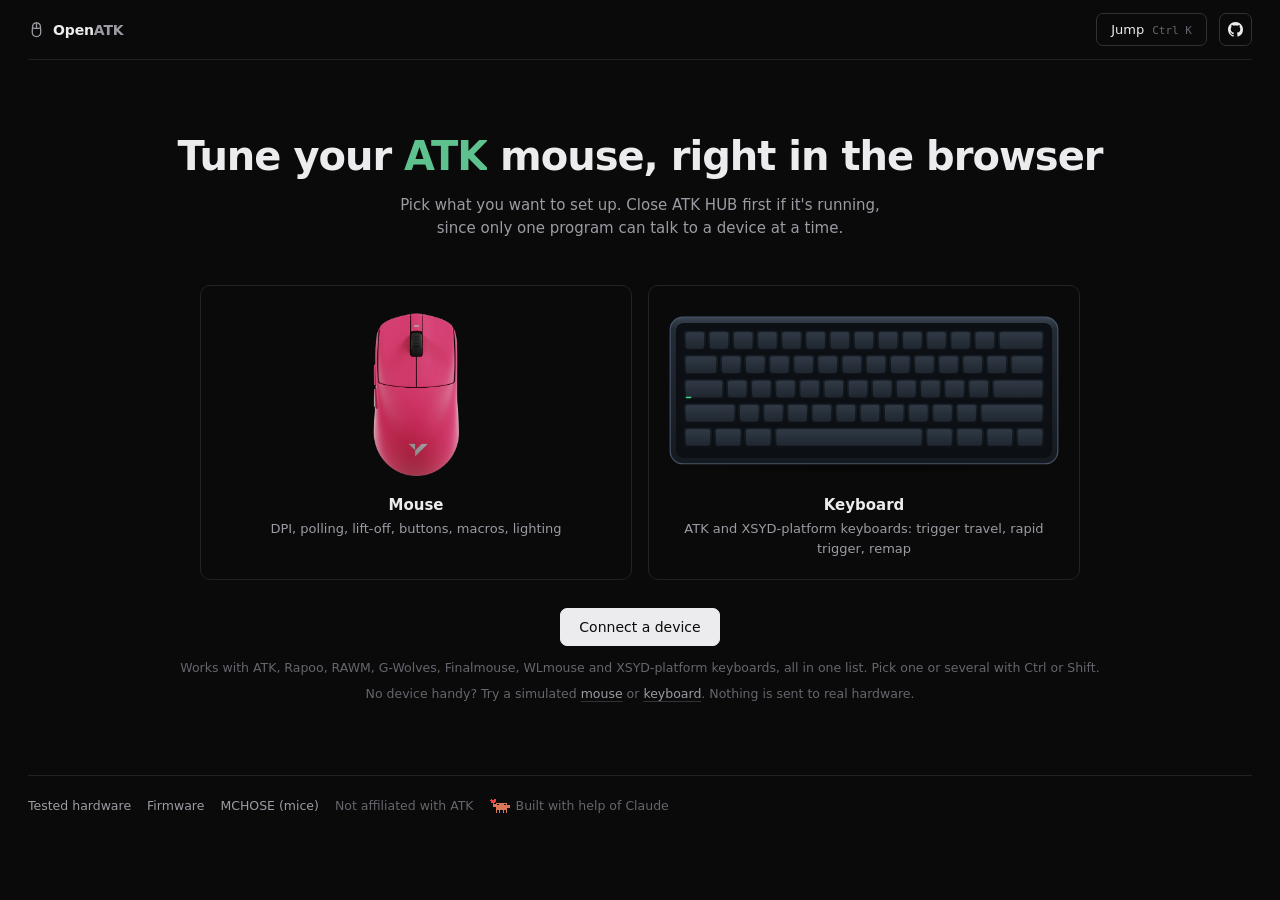
==== commit e3b0a431: "WIP: MCHOSE mouse support (registry, legacy driver, artwork; UI and new-family driver in progress) C" ====
--- a/index.html
+++ b/index.html
@@ -164,7 +164,7 @@
 <div id="stage" class="hidden"></div>
 
 <div class="foot" id="foot">
-  <div class="meta"><a href="tested.html">Tested hardware</a><a href="firmware/">Firmware</a><span>Not affiliated with ATK</span><span class="made"><svg viewBox="0 0 28 20" aria-hidden="true" focusable="false"><g fill="#d97757"><rect x="8" y="5" width="16" height="1"/><rect x="8" y="6" width="16" height="1"/><rect x="4" y="7" width="6" height="1"/><rect x="12" y="7" width="8" height="1"/><rect x="22" y="7" width="2" height="1"/><rect x="4" y="8" width="6" height="1"/><rect x="12" y="8" width="8" height="1"/><rect x="22" y="8" width="2" height="1"/><rect x="4" y="9" width="24" height="1"/><rect x="4" y="10" width="24" height="1"/><rect x="8" y="11" width="20" height="1"/><rect x="8" y="12" width="16" height="1"/><rect x="8" y="13" width="16" height="1"/><rect x="8" y="14" width="16" height="1"/><rect x="8" y="15" width="16" height="1"/><rect x="8" y="16" width="2" height="1"/><rect x="12" y="16" width="2" height="1"/><rect x="18" y="16" width="2" height="1"/><rect x="22" y="16" width="2" height="1"/><rect x="8" y="17" width="2" height="1"/><rect x="12" y="17" width="2" height="1"/><rect x="18" y="17" width="2" height="1"/><rect x="22" y="17" width="2" height="1"/><rect x="8" y="18" width="2" height="1"/><rect x="12" y="18" width="2" height="1"/><rect x="18" y="18" width="2" height="1"/><rect x="22" y="18" width="2" height="1"/><rect x="8" y="19" width="2" height="1"/><rect x="12" y="19" width="2" height="1"/><rect x="18" y="19" width="2" height="1"/><rect x="22" y="19" width="2" height="1"/></g><g fill="#ea4646"><rect x="1" y="0" width="2" height="1"/><rect x="6" y="0" width="2" height="1"/><rect x="0" y="1" width="4" height="1"/><rect x="5" y="1" width="4" height="1"/><rect x="0" y="2" width="9" height="1"/><rect x="1" y="3" width="7" height="1"/><rect x="2" y="4" width="5" height="1"/><rect x="3" y="5" width="3" height="1"/><rect x="4" y="6" width="1" height="1"/></g><g fill="#0b0d10"><rect x="10" y="7" width="2" height="1"/><rect x="20" y="7" width="2" height="1"/><rect x="10" y="8" width="2" height="1"/><rect x="20" y="8" width="2" height="1"/></g></svg>Built with help of Claude</span></div>
+  <div class="meta"><a href="tested.html">Tested hardware</a><a href="firmware/">Firmware</a><a href="mchose/">MCHOSE (mice)</a><span>Not affiliated with ATK</span><span class="made"><svg viewBox="0 0 28 20" aria-hidden="true" focusable="false"><g fill="#d97757"><rect x="8" y="5" width="16" height="1"/><rect x="8" y="6" width="16" height="1"/><rect x="4" y="7" width="6" height="1"/><rect x="12" y="7" width="8" height="1"/><rect x="22" y="7" width="2" height="1"/><rect x="4" y="8" width="6" height="1"/><rect x="12" y="8" width="8" height="1"/><rect x="22" y="8" width="2" height="1"/><rect x="4" y="9" width="24" height="1"/><rect x="4" y="10" width="24" height="1"/><rect x="8" y="11" width="20" height="1"/><rect x="8" y="12" width="16" height="1"/><rect x="8" y="13" width="16" height="1"/><rect x="8" y="14" width="16" height="1"/><rect x="8" y="15" width="16" height="1"/><rect x="8" y="16" width="2" height="1"/><rect x="12" y="16" width="2" height="1"/><rect x="18" y="16" width="2" height="1"/><rect x="22" y="16" width="2" height="1"/><rect x="8" y="17" width="2" height="1"/><rect x="12" y="17" width="2" height="1"/><rect x="18" y="17" width="2" height="1"/><rect x="22" y="17" width="2" height="1"/><rect x="8" y="18" width="2" height="1"/><rect x="12" y="18" width="2" height="1"/><rect x="18" y="18" width="2" height="1"/><rect x="22" y="18" width="2" height="1"/><rect x="8" y="19" width="2" height="1"/><rect x="12" y="19" width="2" height="1"/><rect x="18" y="19" width="2" height="1"/><rect x="22" y="19" width="2" height="1"/></g><g fill="#ea4646"><rect x="1" y="0" width="2" height="1"/><rect x="6" y="0" width="2" height="1"/><rect x="0" y="1" width="4" height="1"/><rect x="5" y="1" width="4" height="1"/><rect x="0" y="2" width="9" height="1"/><rect x="1" y="3" width="7" height="1"/><rect x="2" y="4" width="5" height="1"/><rect x="3" y="5" width="3" height="1"/><rect x="4" y="6" width="1" height="1"/></g><g fill="#0b0d10"><rect x="10" y="7" width="2" height="1"/><rect x="20" y="7" width="2" height="1"/><rect x="10" y="8" width="2" height="1"/><rect x="20" y="8" width="2" height="1"/></g></svg>Built with help of Claude</span></div>
 </div>
 </div>
 
